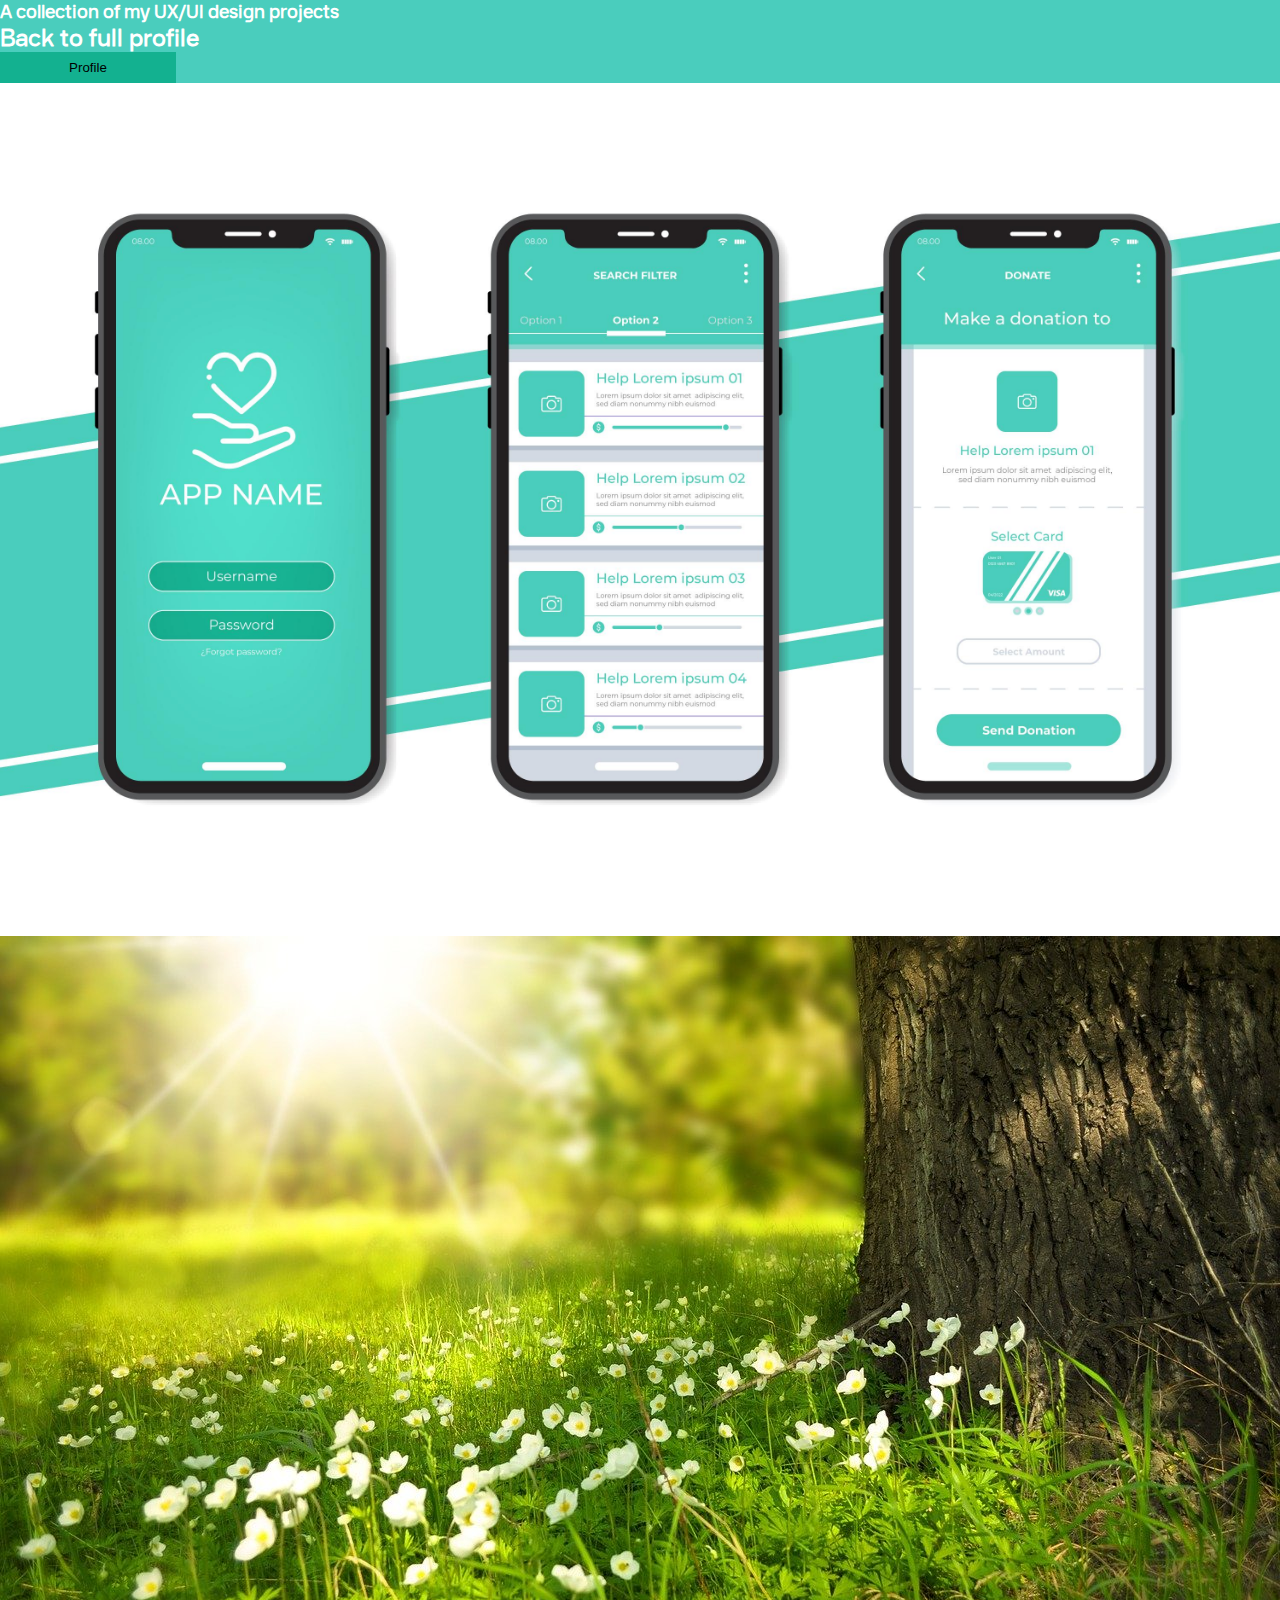
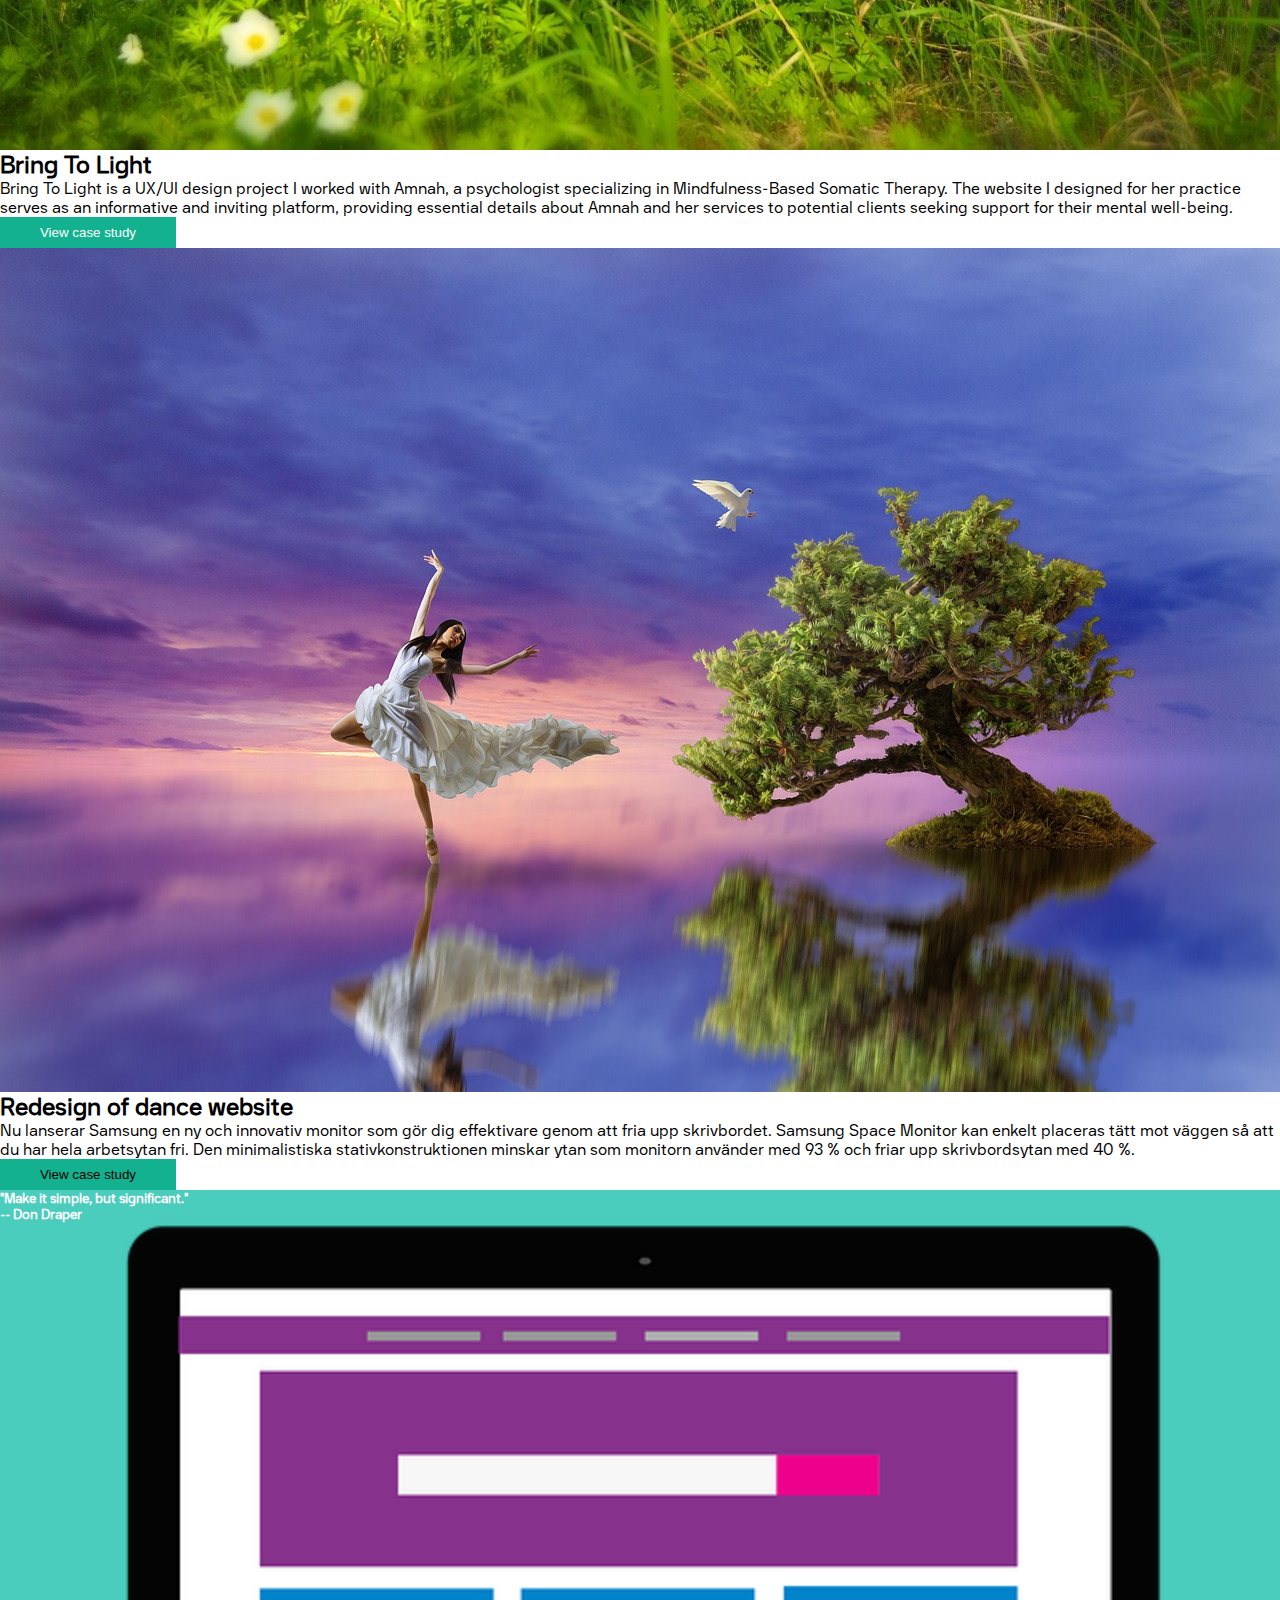
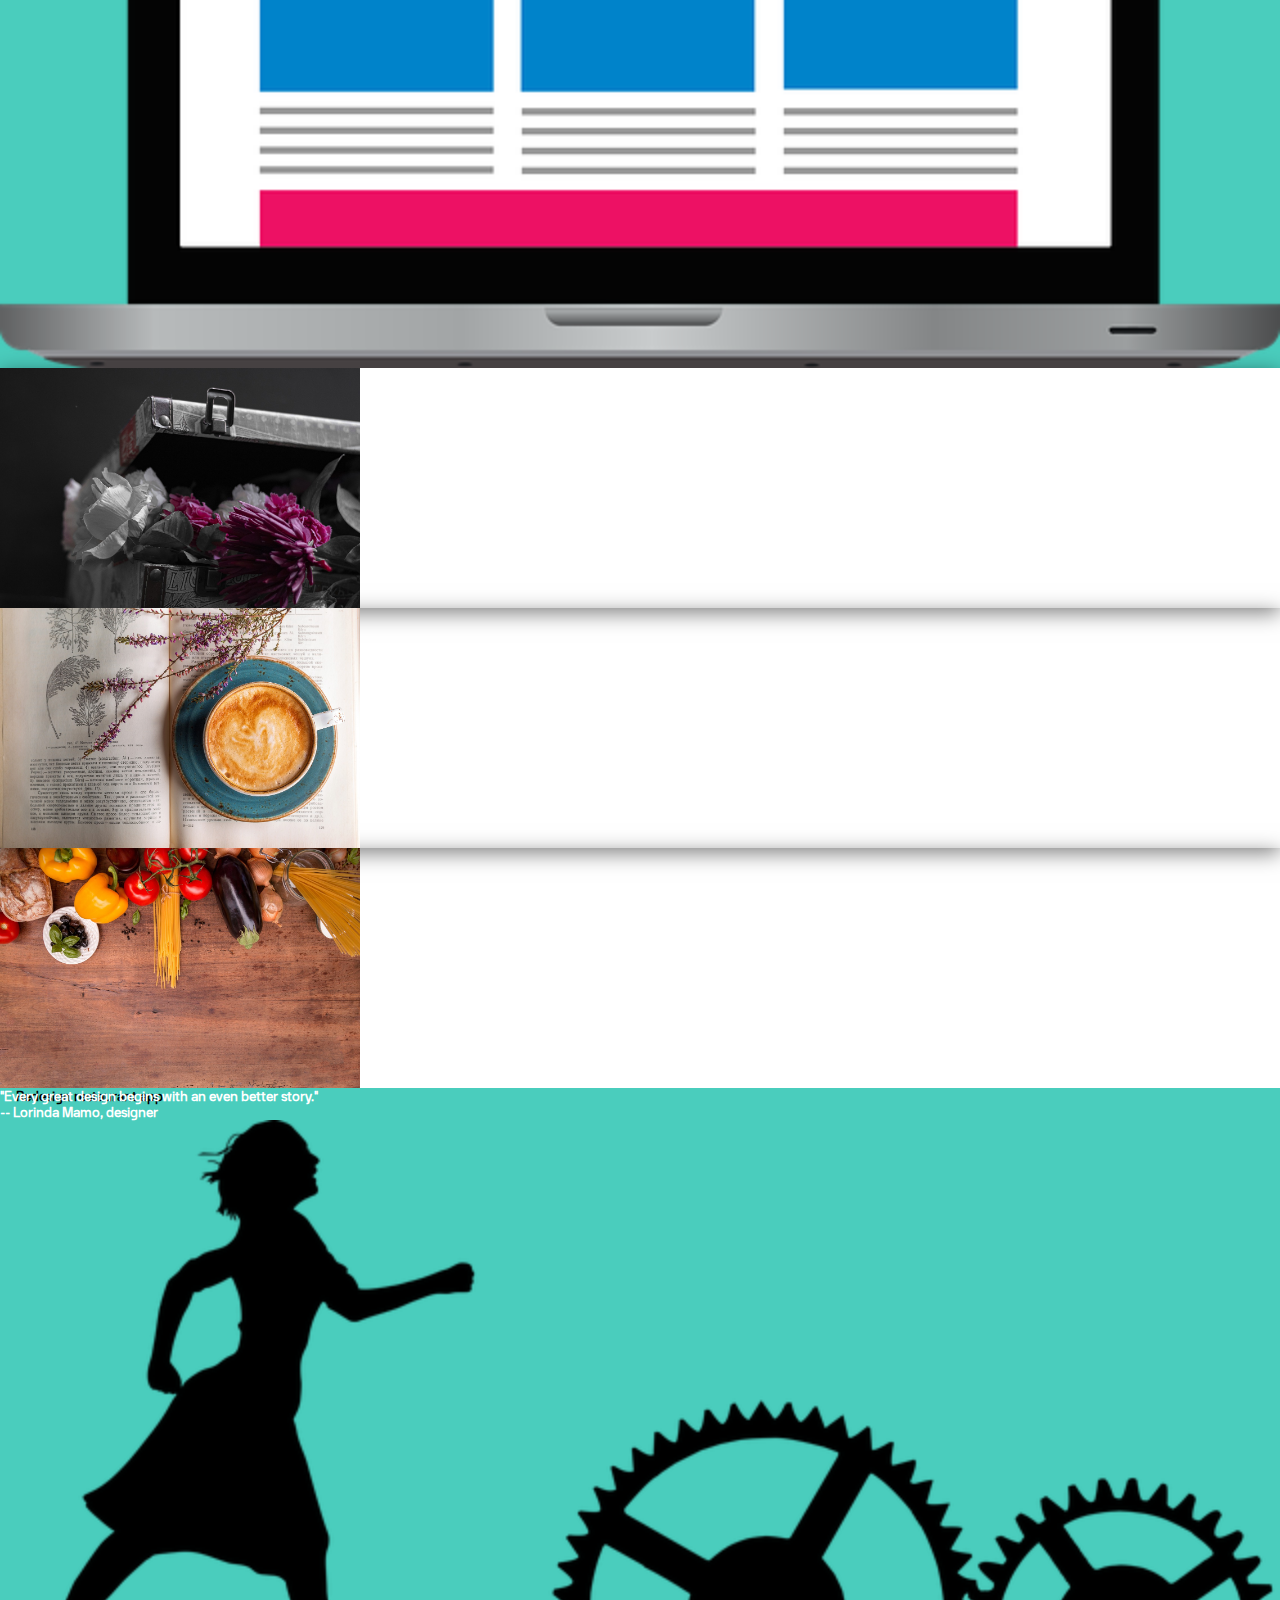
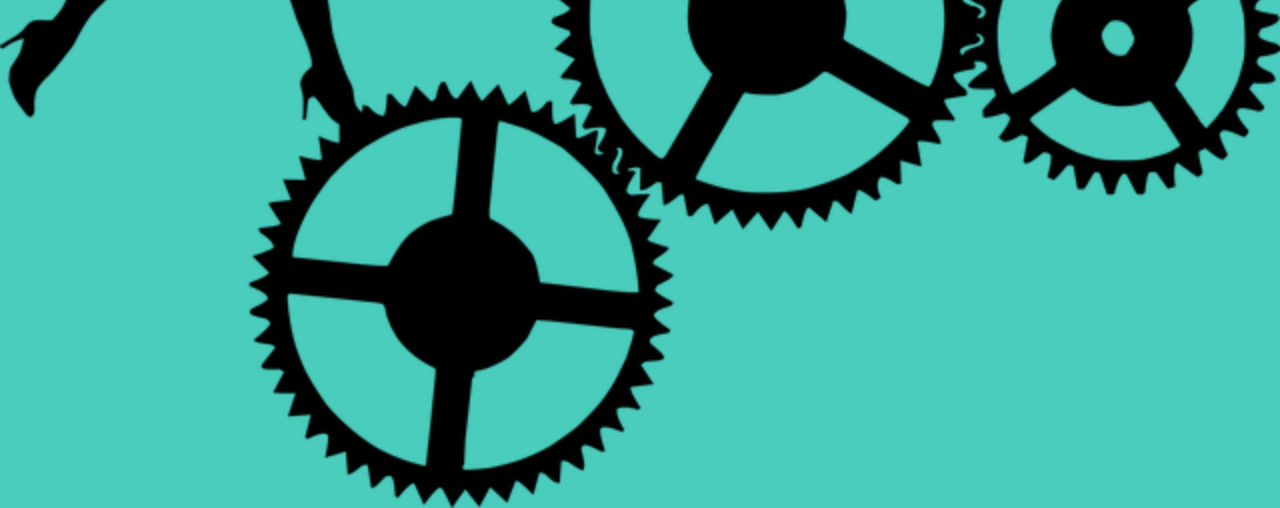
==== index.html @ be61ee80 "Add target in a element" ====
<html lang="en">
  <head>
    <meta charset="UTF-8" />
    <meta http-equiv="X-UA-Compatible" content="IE=edge" />
    <meta name="viewport" content="width=device-width, initial-scale=1.0" />
    <!-- Bootstrap 5 -->
    <link
      href="https://cdn.jsdelivr.net/npm/bootstrap@5.0.2/dist/css/bootstrap.min.css"
      rel="stylesheet"
      integrity="sha384-EVSTQN3/azprG1Anm3QDgpJLIm9Nao0Yz1ztcQTwFspd3yD65VohhpuuCOmLASjC"
      crossorigin="anonymous"
    />
    <!-- CSS -->
    <link href="style.css" rel="stylesheet" />
    <title>UX/UI Design Projects</title>
  </head>
  <body>
    <!-- Banner -->
    <div class="banner">
      <div class="row g-0 m-0 d-flex banner-position">
        <div class="col-md-1 separator-left"></div>

        <div class="col-md-6 position-relative my-4 banner-narrow">
          <h3>A collection of my UX/UI design projects</h3>
          <div
            class="text-end position-absolute bottom-0 end-0 banner-bottom-text"
          >
            <h2>Back to full profile</h2>
            <button type="button" class="btn btn-primary btn-brown active">
              Profile
            </button>
          </div>
        </div>

        <div class="col-md-1 separator-right"></div>

        <div class="col-md-4">
          <img
            style="width: 100%"
            src="./assets/images/mobile_design.jpg"
            alt="Mobile design"
          />
          <div class="p-3 banner-wide">
            <p>A collection of my UX/UI design projects</p>

            <div class="text-end">
              <h2>Case studies</h2>
              <button type="button" class="btn btn-primary btn-brown active">
                Profile
              </button>
            </div>
          </div>
        </div>
      </div>
    </div>

    <!-- Launch info section -->
    <div class="container launch">
      <div class="row my-5">
        <div class="col-md-6">
          <img
            style="width: 100%"
            src="./assets/images/tree.jpg"
            alt="Tree and flowers"
          />
        </div>
        <div class="col-md-6 align-self-center mt-2">
          <h2>Bring To Light</h2>
          <p>
            Bring To Light is a UX/UI design project I worked with Amnah, a
            psychologist specializing in Mindfulness-Based Somatic Therapy. The
            website I designed for her practice serves as an informative and
            inviting platform, providing essential details about Amnah and her
            services to potential clients seeking support for their mental
            well-being.
          </p>
          <button type="button" class="btn btn-primary btn-brown active">
            <a href="bringToLight.html" target="_blank">View case study</a>
          </button>
        </div>
      </div>

      <div class="row my-5">
        <div class="col-md-6">
          <img style="width: 100%" src="./assets/images/dancer.jpg" alt="" />
        </div>
        <div class="col-md-6 align-self-center mt-2">
          <h2>Redesign of dance website</h2>
          <p>
            Nu lanserar Samsung en ny och innovativ monitor som gör dig
            effektivare genom att fria upp skrivbordet. Samsung Space Monitor
            kan enkelt placeras tätt mot väggen så att du har hela arbetsytan
            fri. Den minimalistiska stativkonstruktionen minskar ytan som
            monitorn använder med 93 % och friar upp skrivbordsytan med 40 %.
          </p>
          <button type="button" class="btn btn-primary btn-brown active">
            View case study
          </button>
        </div>
      </div>
    </div>

    <!--Divider-->
    <div class="container p-3 mb-5 align-items-center divider">
      <div class="row justify-content-center">
        <div class="col-md-6 d-flex">
          <h5 class="align-self-center">
            "Make it simple, but significant." <br />-- Don Draper
          </h5>
        </div>
        <div class="col-md-4">
          <img
            style="width: 100%"
            src="./assets/images/mobile-device.png"
            alt="Mobile design"
          />
        </div>
      </div>
    </div>

    <!--Card Section-->
    <div class="container">
      <div class="row p-5">
        <div class="col-md-4">
          <div class="card mb-5" style="width: 100%">
            <img
              src="./assets/images/blackWhite.jpg"
              class="card-img-top"
              alt="Black and white photo of chest box"
            />
            <h5 class="card-title mt-4 p1">Create your own album</h5>
            <div class="card-body">
              <p class="card-text">
                Samsung Space Monitors stativ är försett med bordsfäste (klämma)
                för snabb och enkel montering. Stativet kan justeras upp till 90
                mm och gör att Space Monitor kan fästas vid bord av olika
                tjocklekar.
              </p>
            </div>
          </div>
        </div>
        <div class="col-md-4">
          <div class="card mb-5 card-small" style="width: 100%">
            <img
              src="./assets/images/coffee.jpg"
              class="card-img-top"
              alt="Coffee mug"
            />
            <h5 class="card-title mt-4">Coffee Shop website</h5>
            <div class="card-body">
              <p class="card-text">
                Space Monitor kan enkelt placeras tätt mot väggen och ökar
                arbetsytans storlek dramatiskt. Space Monitor är designad och
                konstruerad som en snygg möbel med noggrant utvalda material och
                fina detaljer. Oavsett var du väljer att placera Space Monitor
                har den alltid rätt utseende. Space Monitor är optimerad för att
                överträffa behoven hos de som vill ha elegant, modern och ren
                arbetsplats.
              </p>
            </div>
          </div>
        </div>
        <div class="col-md-4">
          <div class="card mb-5" style="width: 100%">
            <img
              src="./assets/images/restaurant.jpg"
              class="card-img-top"
              alt="Vegetables"
            />
            <h5 class="card-title mt-4">Redesign restaurant app</h5>
            <div class="card-body">
              <p class="card-text">Coming soon!</p>
            </div>
          </div>
        </div>
      </div>
    </div>

    <!--YouTube video-->
    <!-- <div
      class="container mb-5 d-flex justify-content-center embed-responsive embed-responsive-21by9 video"
    >
      <iframe
        class="embed-responsive-item"
        src=" https://www.youtube.com/embed/X9YPRSyEX3Y"
        allowfullscreen
        style="width: 90%; height: 25rem"
      ></iframe>
    </div> -->
    <!--Divider-->
    <div class="container p-3 mb-5 align-items-center divider">
      <div class="row justify-content-center">
        <div class="col-md-6 d-flex">
          <h5 class="align-self-center">
            "Every great design begins with an even better story." <br />--
            Lorinda Mamo, designer
          </h5>
        </div>
        <div class="col-md-4">
          <img
            style="width: 100%"
            src="./assets/images/success.png"
            alt="Samsung space monitor on desk front-view"
          />
        </div>
      </div>
    </div>
    <!-- Bootstrap JavaScript -->
    <script
      src="https://cdn.jsdelivr.net/npm/bootstrap@5.0.2/dist/js/bootstrap.bundle.min.js"
      integrity="sha384-MrcW6ZMFYlzcLA8Nl+NtUVF0sA7MsXsP1UyJoMp4YLEuNSfAP+JcXn/tWtIaxVXM"
      crossorigin="anonymous"
    ></script>
  </body>
</html>
---- style.css ----
* {
  padding: 0;
  margin: 0;
  box-sizing: border-box;
}

@font-face {
  font-family: "DustinSans-Regular";
  src: url("./webfonts/woff/DustinSans-Regular.woff") format("woff"),
    url("./webfonts/woff2/DustinSans-Regular.woff2") format("woff2");
}

body {
  font-family: "DustinSans-Regular", sans-serif;
}

/* Banner */
.banner {
  background-color: #4acdbd;
  color: #fff;
}

.separator-right {
  clip-path: polygon(0 0, 100% 0, 100% 100%);
  background-color: #fff;
}
.separator-left {
  clip-path: polygon(100% 100%, 0 100%, 0 0);
  background-color: #fff;
}

.btn-brown {
  background-color: #13b190;
  border: none;
  width: 11rem;
  padding: 0.5rem;
  align-self: flex-end;
}

.btn-brown:hover {
  opacity: 0.9;
  background-color: #e49a7f;
}

.btn-brown.active {
  background-color: #13b190 !important;
}

.btn.active a {
  color: #fff !important;
  text-decoration: none;
}

.banner-wide {
  display: none;
}

/* Divider **/
.divider {
  background-color: #4acdbd;
  color: #fff;
}

/* Cards section - Animation **/
.card {
  height: 15rem;
  transition: 0.5s;
  box-shadow: 0px 5px 20px rgba(0, 0, 0, 0.5);
}

.card:hover {
  height: 40rem;
}
.card-small:hover {
  height: 46rem;
}

.card-title {
  margin-left: 1rem;
}

.card-body {
  transition: opacity 0.5s;
  opacity: 0;
  pointer-events: none;
}

.card:hover .card-body {
  opacity: 1;
}

.card-img-top {
  height: 15rem;
  object-fit: cover;
}

/* Breakpoints Media queries*/
@media (max-width: 767.98px) {
  .banner-narrow {
    display: none;
  }
  .banner-wide {
    display: block;
  }

  .divider {
    text-align: center;
  }
}
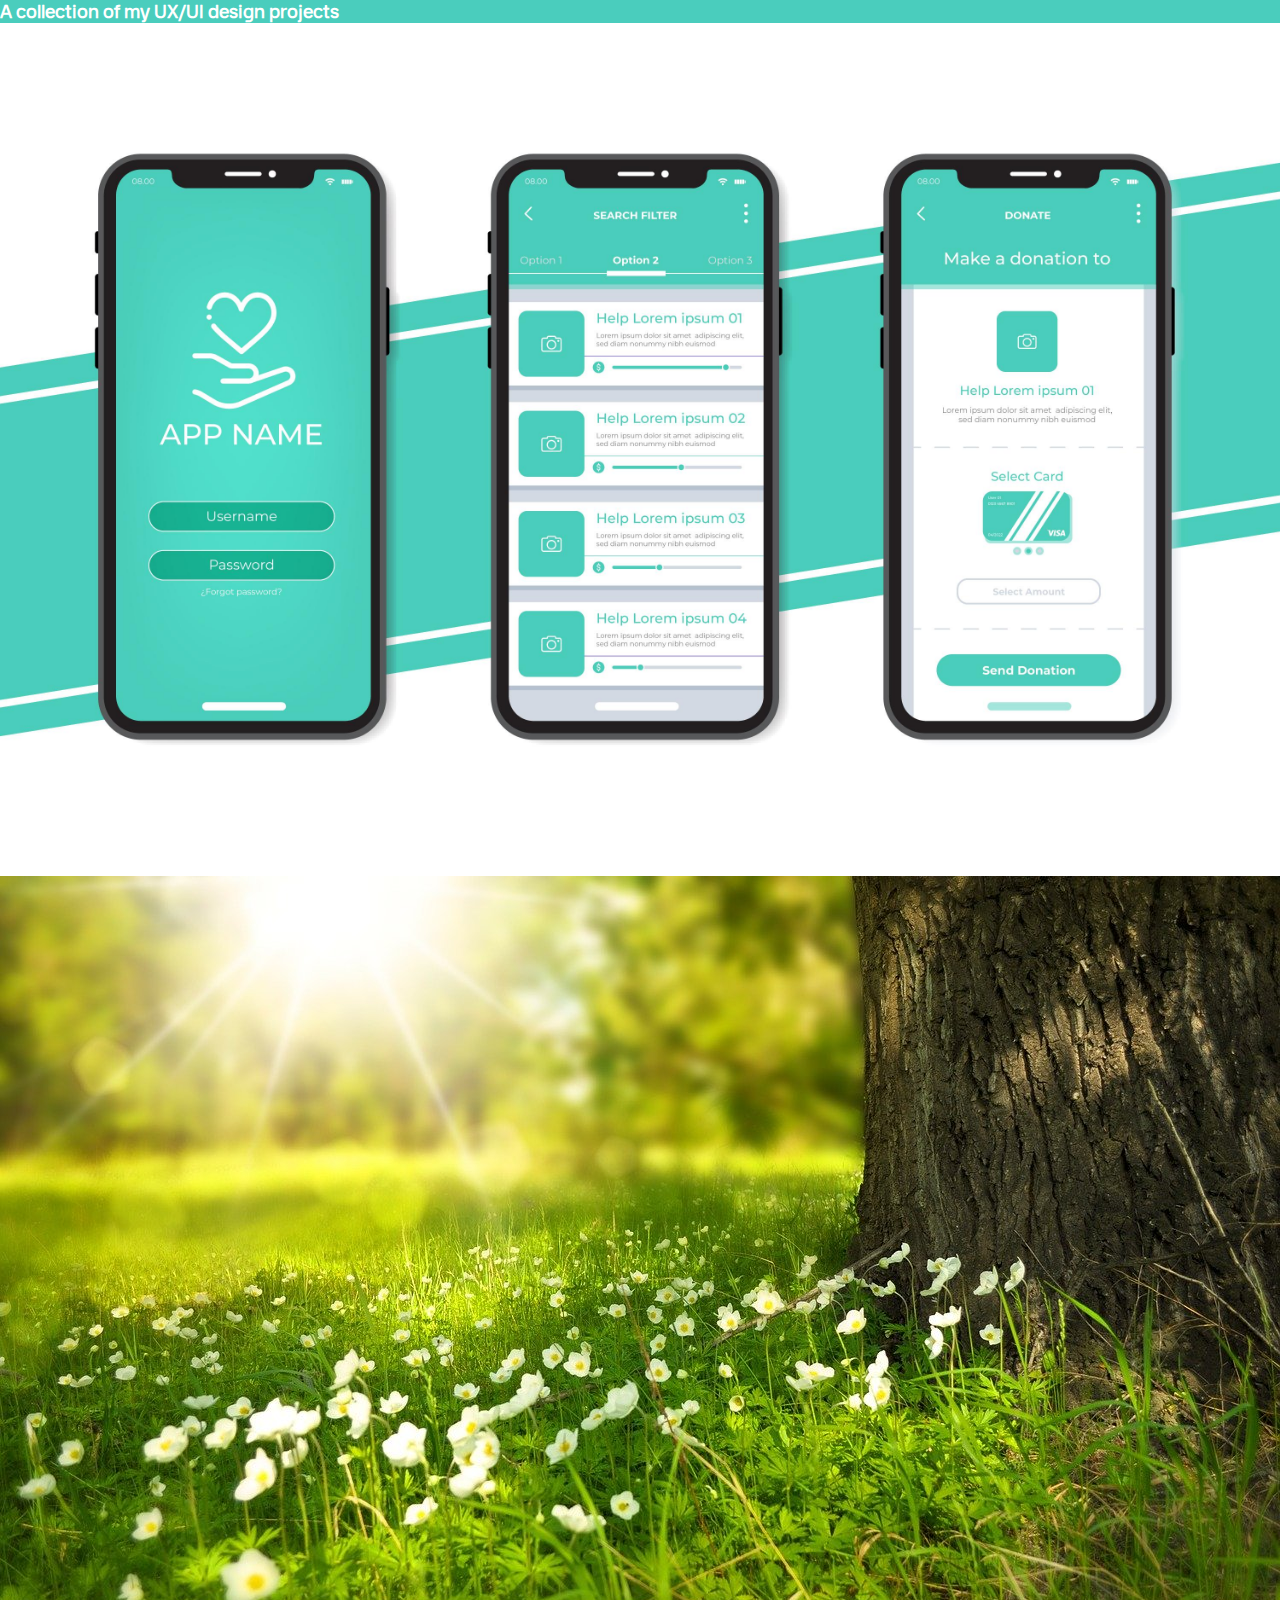
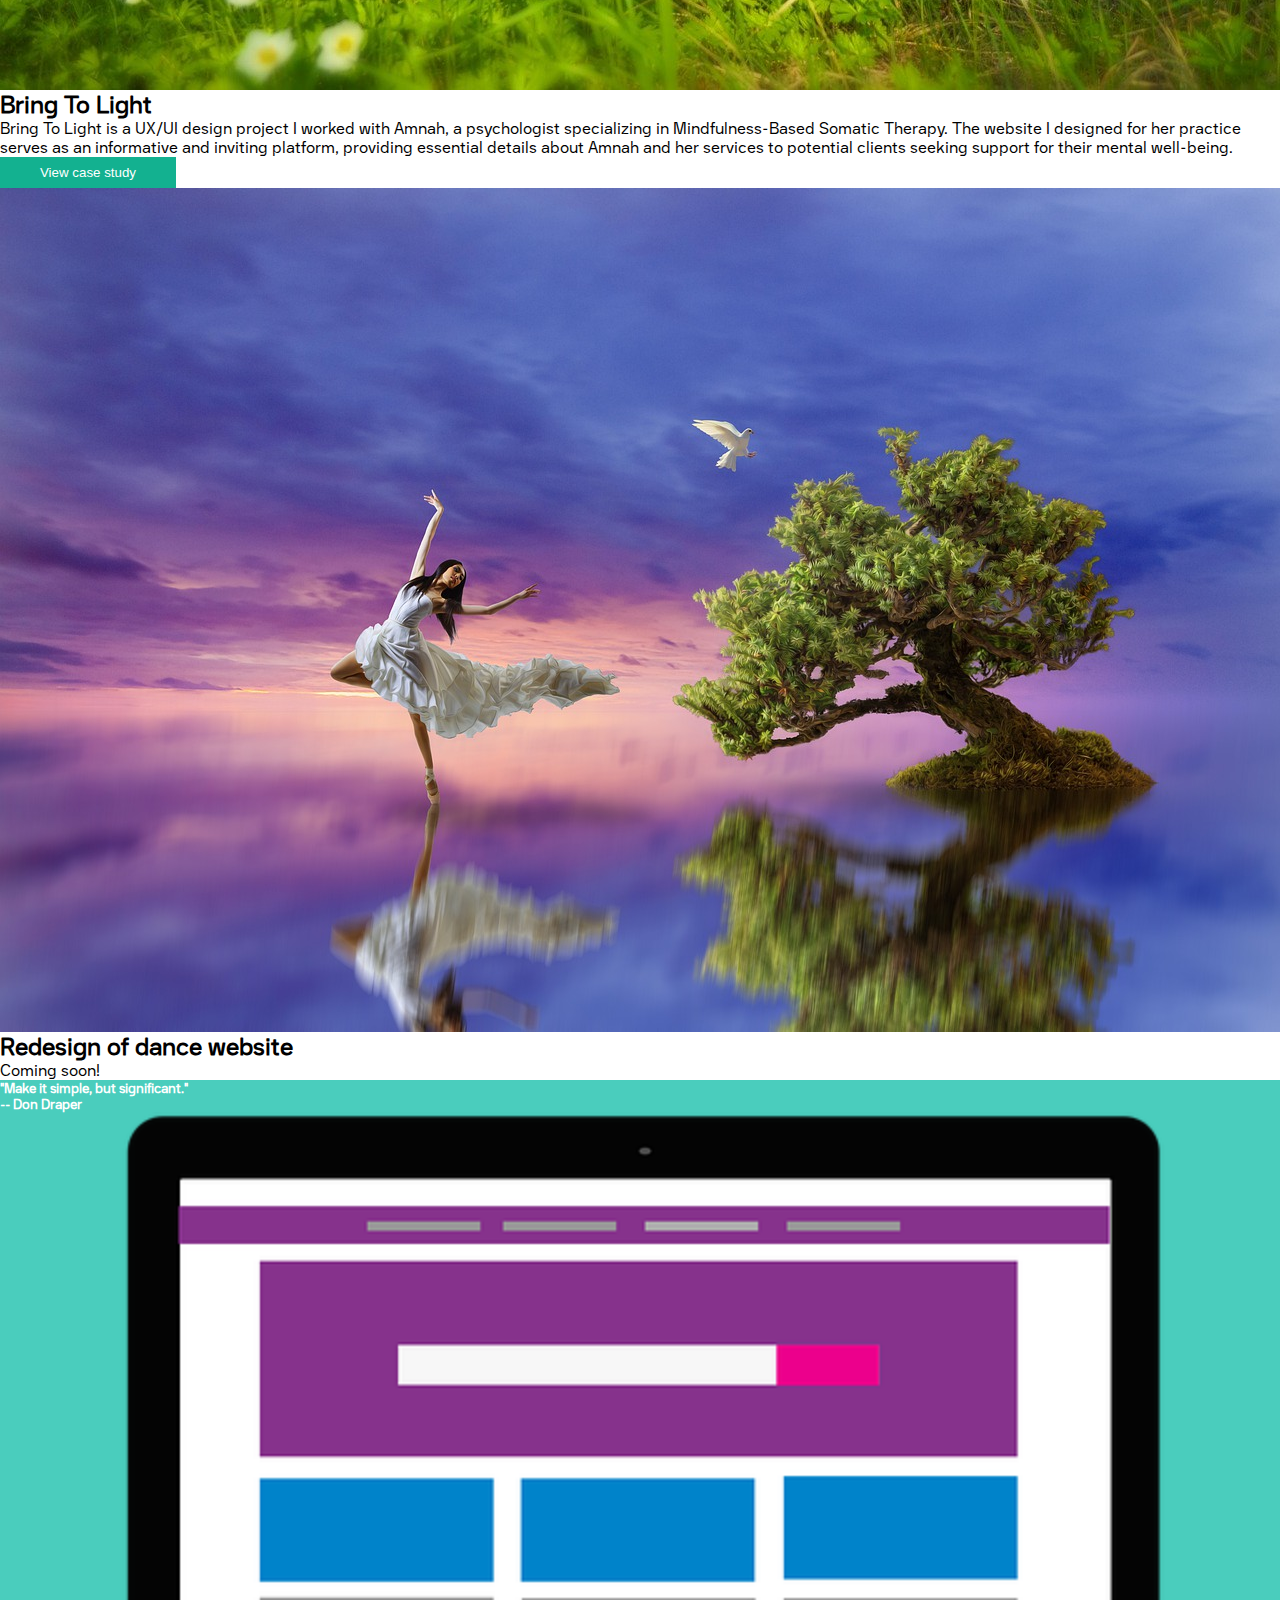
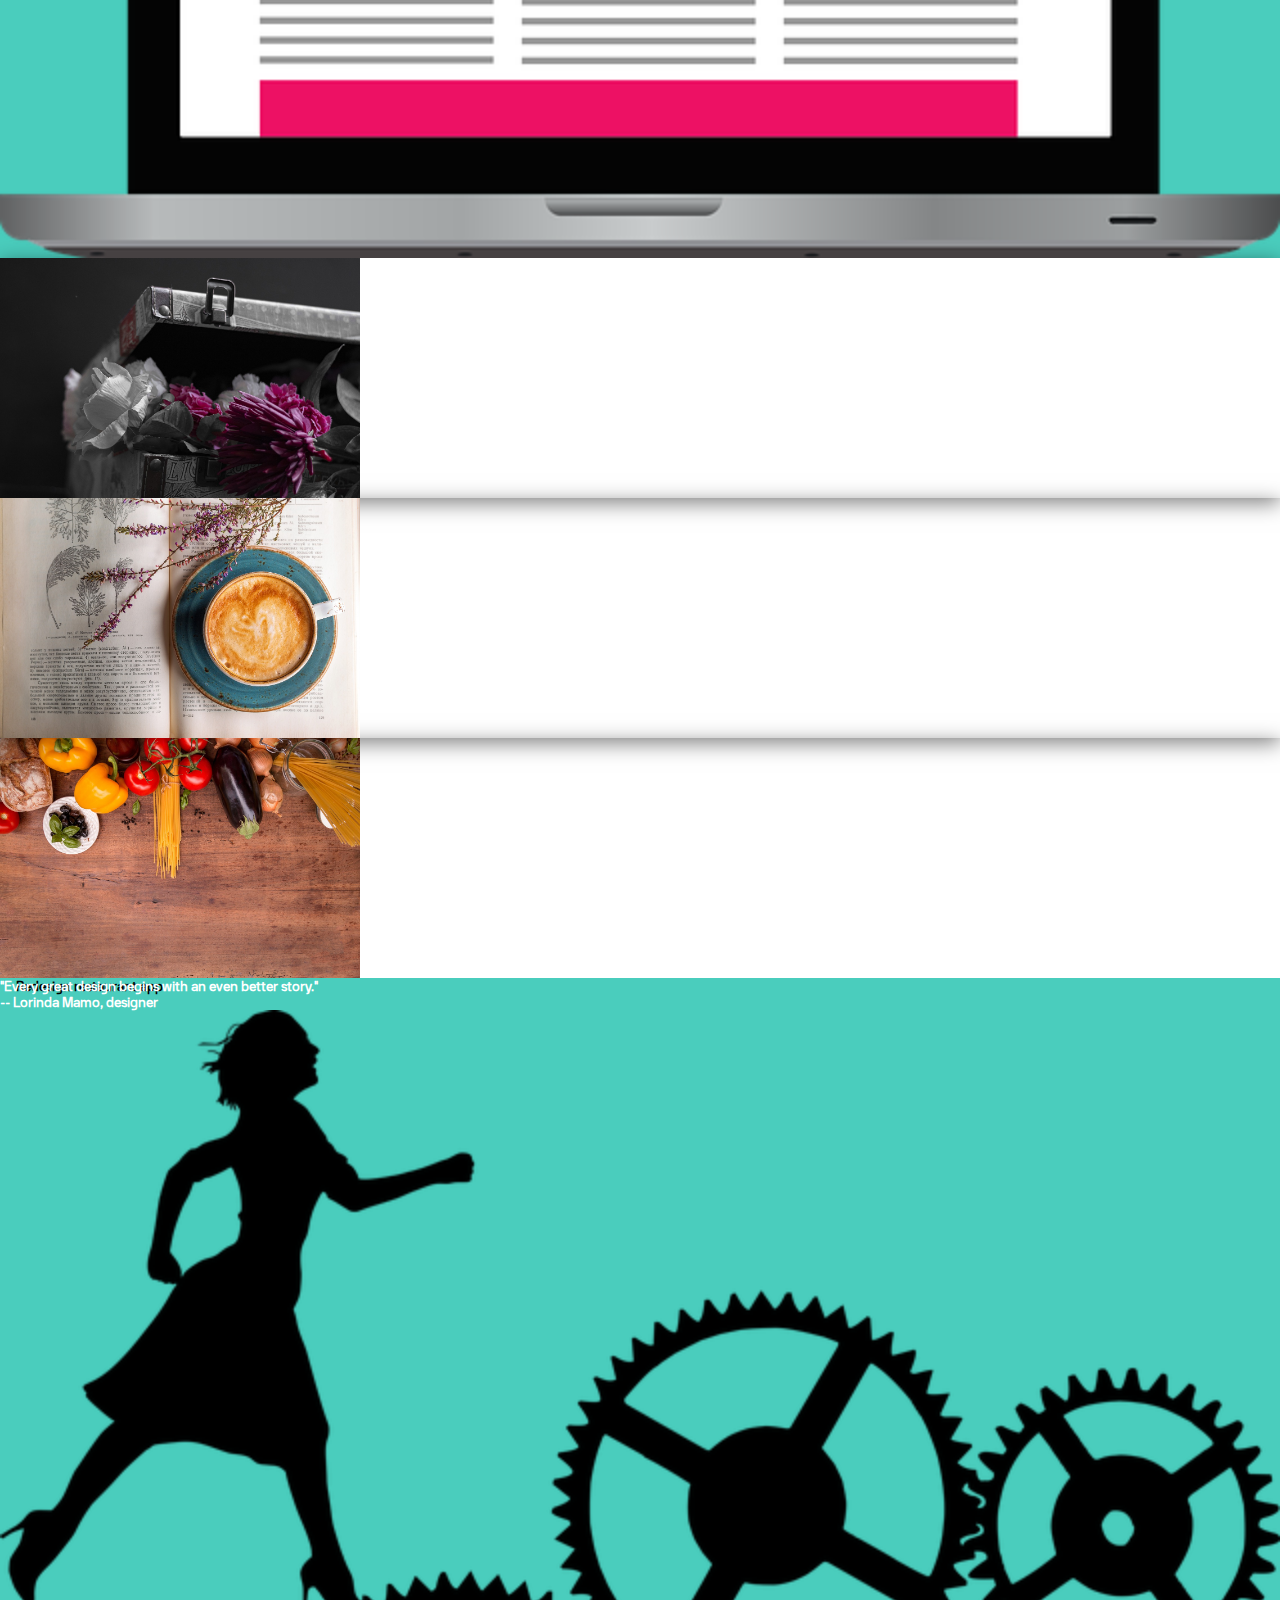
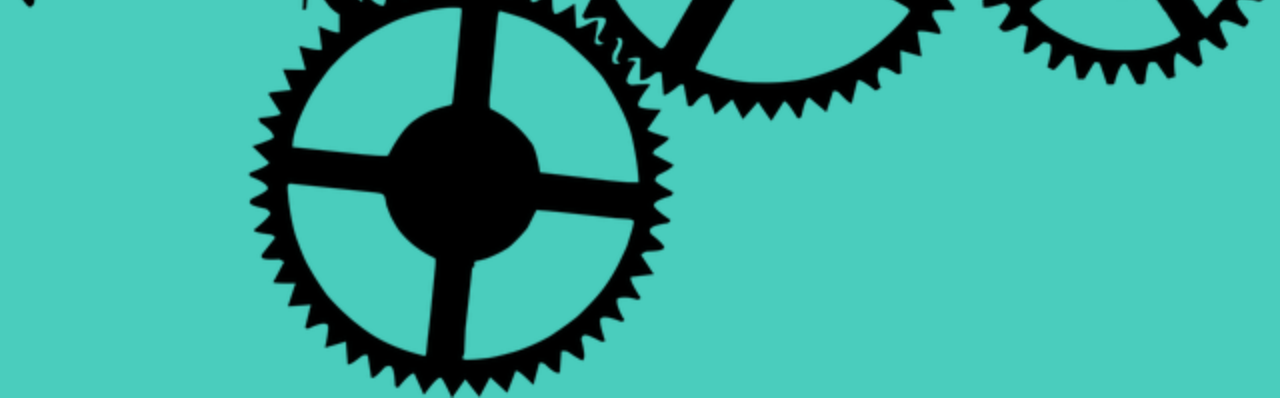
==== commit 30ae447d: "Some touch ups" ====
--- a/index.html
+++ b/index.html
@@ -20,16 +20,10 @@
       <div class="row g-0 m-0 d-flex banner-position">
         <div class="col-md-1 separator-left"></div>
 
-        <div class="col-md-6 position-relative my-4 banner-narrow">
+        <div
+          class="col-md-6 position-relative my-4 banner-narrow d-flex align-self-center"
+        >
           <h3>A collection of my UX/UI design projects</h3>
-          <div
-            class="text-end position-absolute bottom-0 end-0 banner-bottom-text"
-          >
-            <h2>Back to full profile</h2>
-            <button type="button" class="btn btn-primary btn-brown active">
-              Profile
-            </button>
-          </div>
         </div>
 
         <div class="col-md-1 separator-right"></div>
@@ -42,13 +36,6 @@
           />
           <div class="p-3 banner-wide">
             <p>A collection of my UX/UI design projects</p>
-
-            <div class="text-end">
-              <h2>Case studies</h2>
-              <button type="button" class="btn btn-primary btn-brown active">
-                Profile
-              </button>
-            </div>
           </div>
         </div>
       </div>
@@ -86,16 +73,7 @@
         </div>
         <div class="col-md-6 align-self-center mt-2">
           <h2>Redesign of dance website</h2>
-          <p>
-            Nu lanserar Samsung en ny och innovativ monitor som gör dig
-            effektivare genom att fria upp skrivbordet. Samsung Space Monitor
-            kan enkelt placeras tätt mot väggen så att du har hela arbetsytan
-            fri. Den minimalistiska stativkonstruktionen minskar ytan som
-            monitorn använder med 93 % och friar upp skrivbordsytan med 40 %.
-          </p>
-          <button type="button" class="btn btn-primary btn-brown active">
-            View case study
-          </button>
+          <p>Coming soon!</p>
         </div>
       </div>
     </div>
@@ -130,12 +108,7 @@
             />
             <h5 class="card-title mt-4 p1">Create your own album</h5>
             <div class="card-body">
-              <p class="card-text">
-                Samsung Space Monitors stativ är försett med bordsfäste (klämma)
-                för snabb och enkel montering. Stativet kan justeras upp till 90
-                mm och gör att Space Monitor kan fästas vid bord av olika
-                tjocklekar.
-              </p>
+              <p class="card-text">Coming soon!</p>
             </div>
           </div>
         </div>
@@ -148,15 +121,7 @@
             />
             <h5 class="card-title mt-4">Coffee Shop website</h5>
             <div class="card-body">
-              <p class="card-text">
-                Space Monitor kan enkelt placeras tätt mot väggen och ökar
-                arbetsytans storlek dramatiskt. Space Monitor är designad och
-                konstruerad som en snygg möbel med noggrant utvalda material och
-                fina detaljer. Oavsett var du väljer att placera Space Monitor
-                har den alltid rätt utseende. Space Monitor är optimerad för att
-                överträffa behoven hos de som vill ha elegant, modern och ren
-                arbetsplats.
-              </p>
+              <p class="card-text">Coming soon!</p>
             </div>
           </div>
         </div>
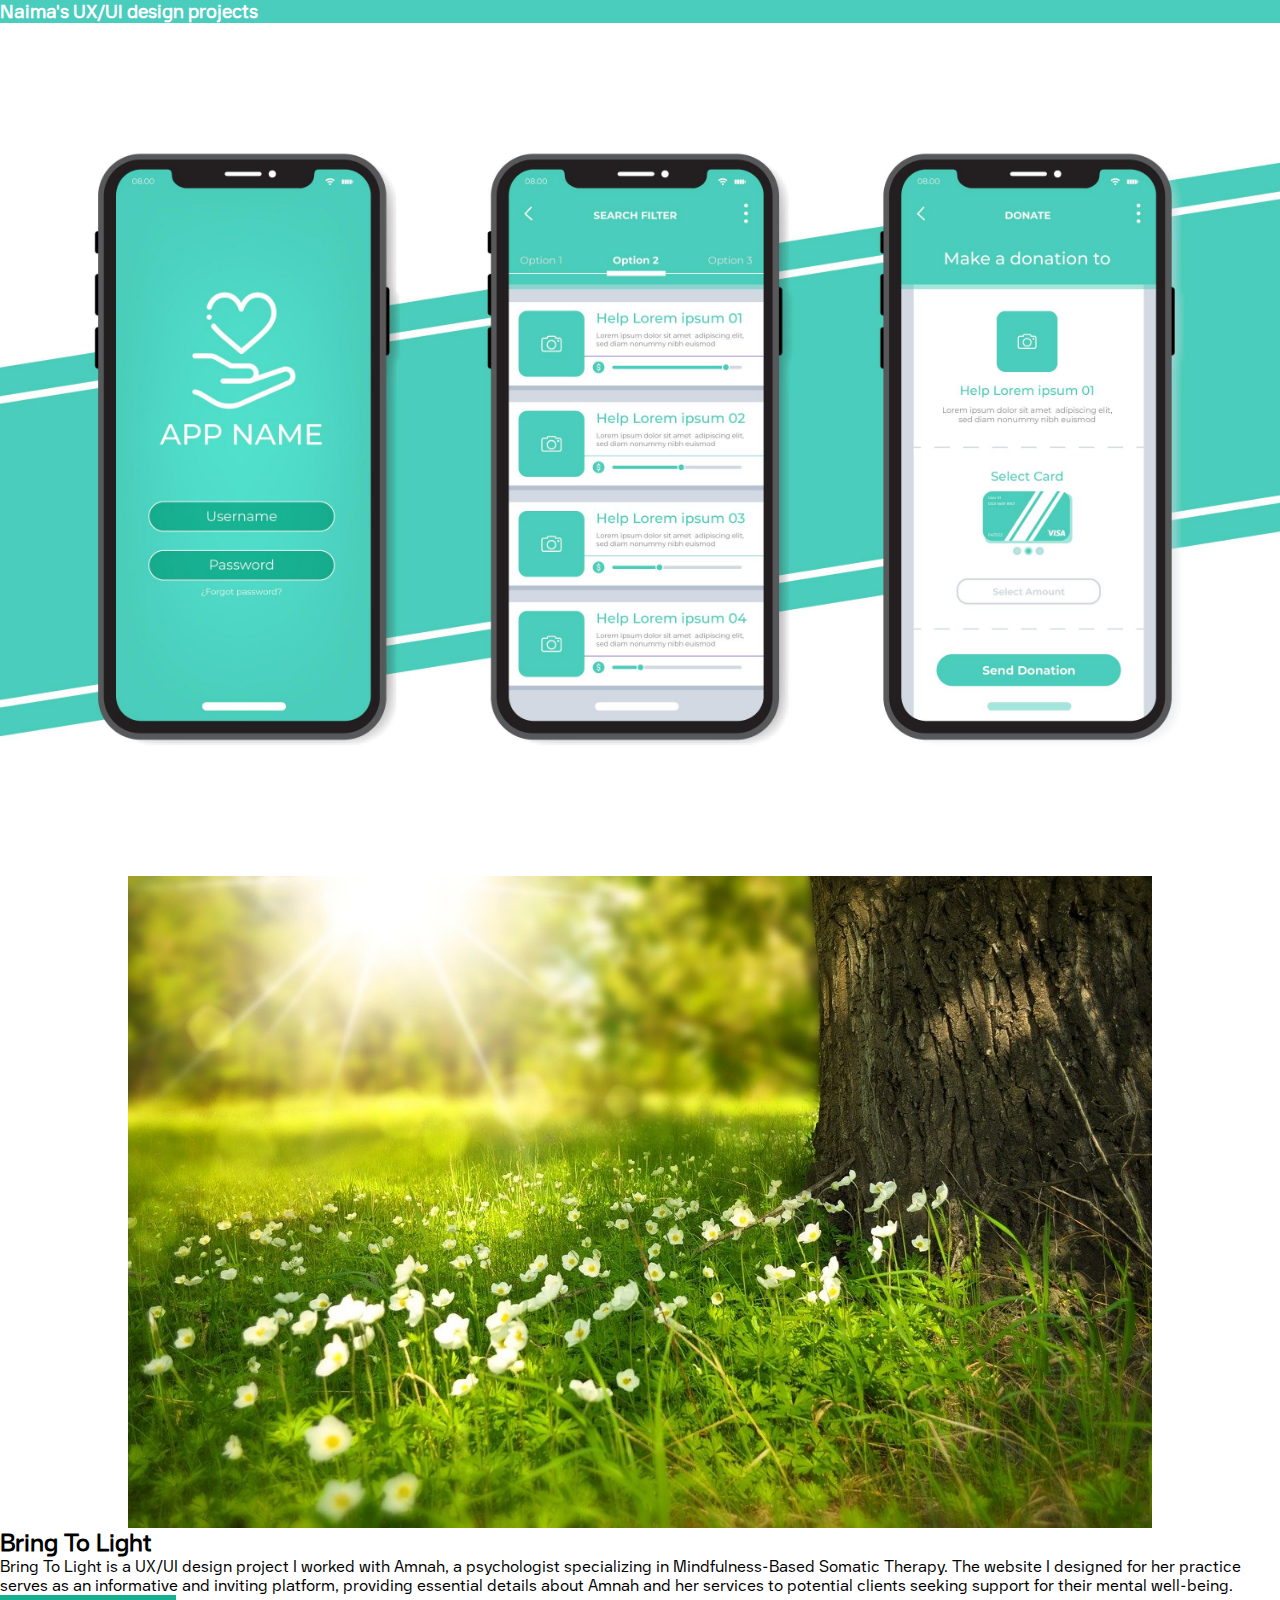
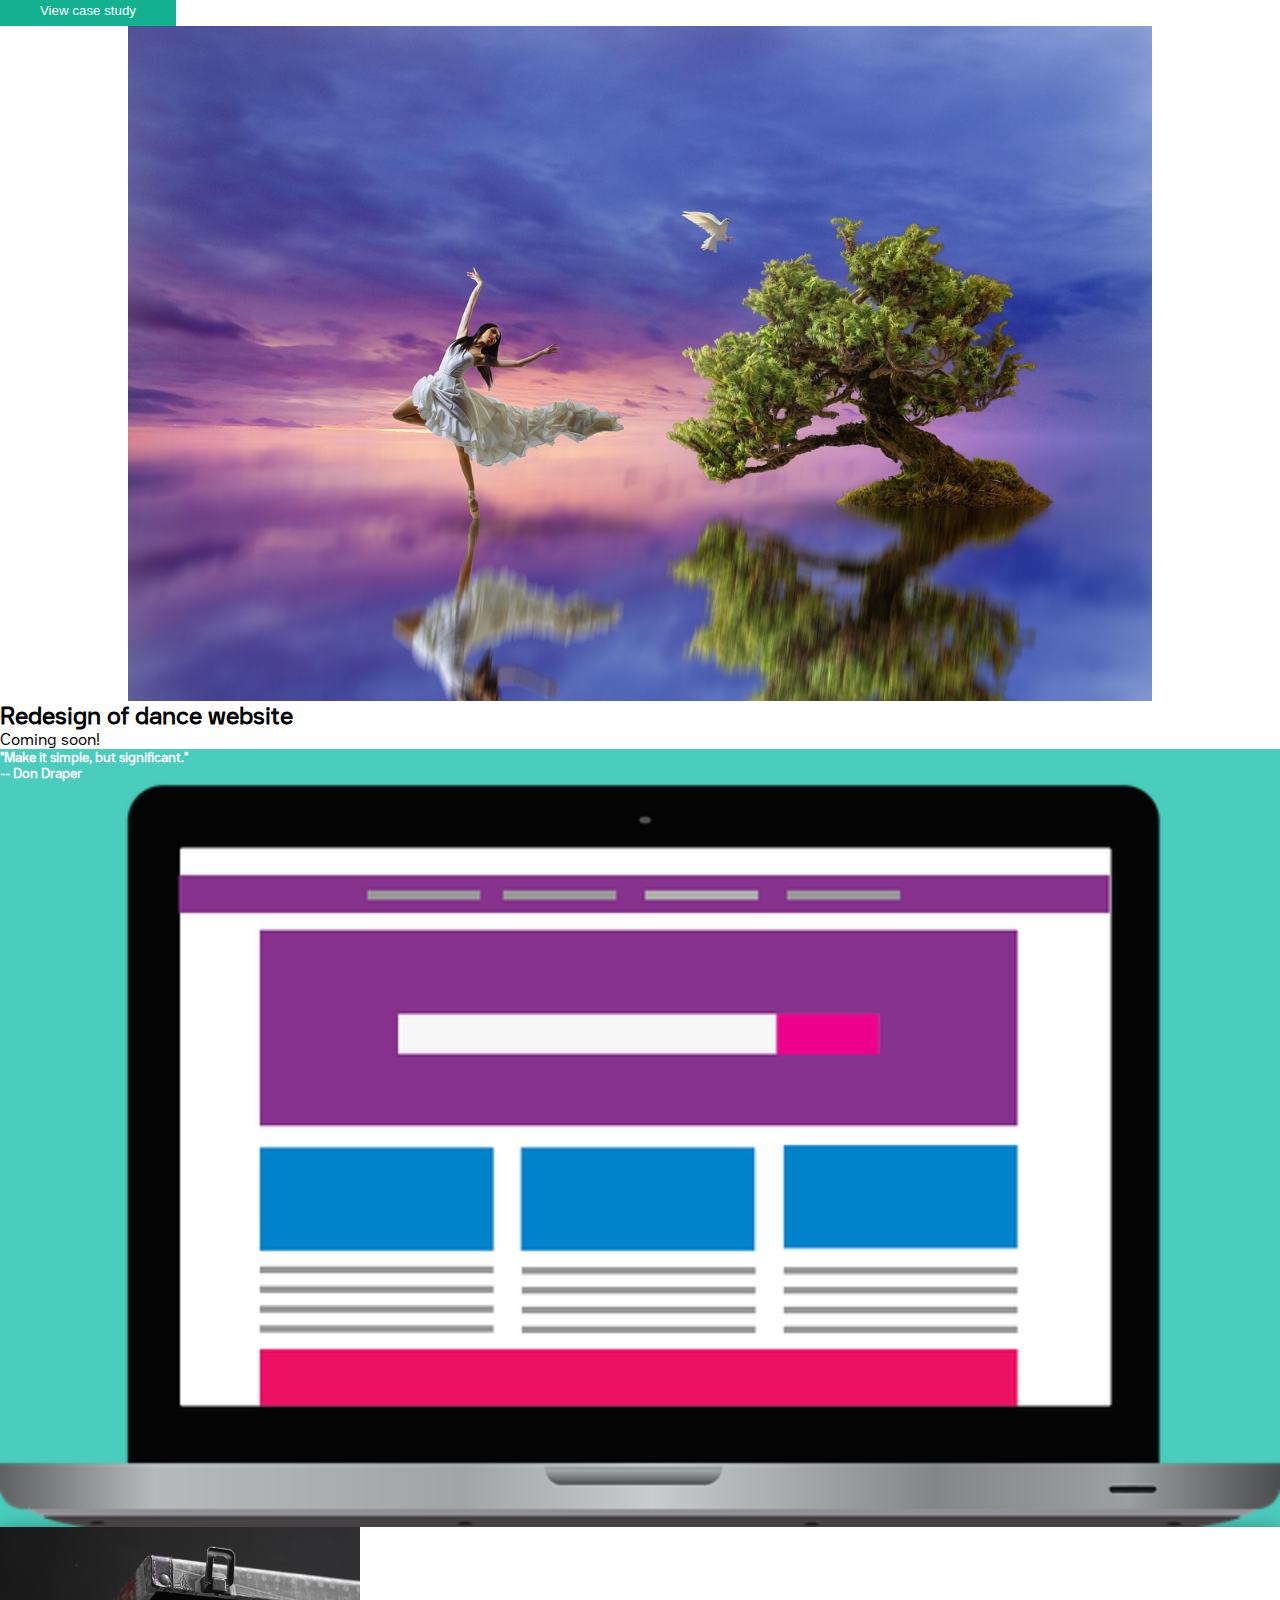
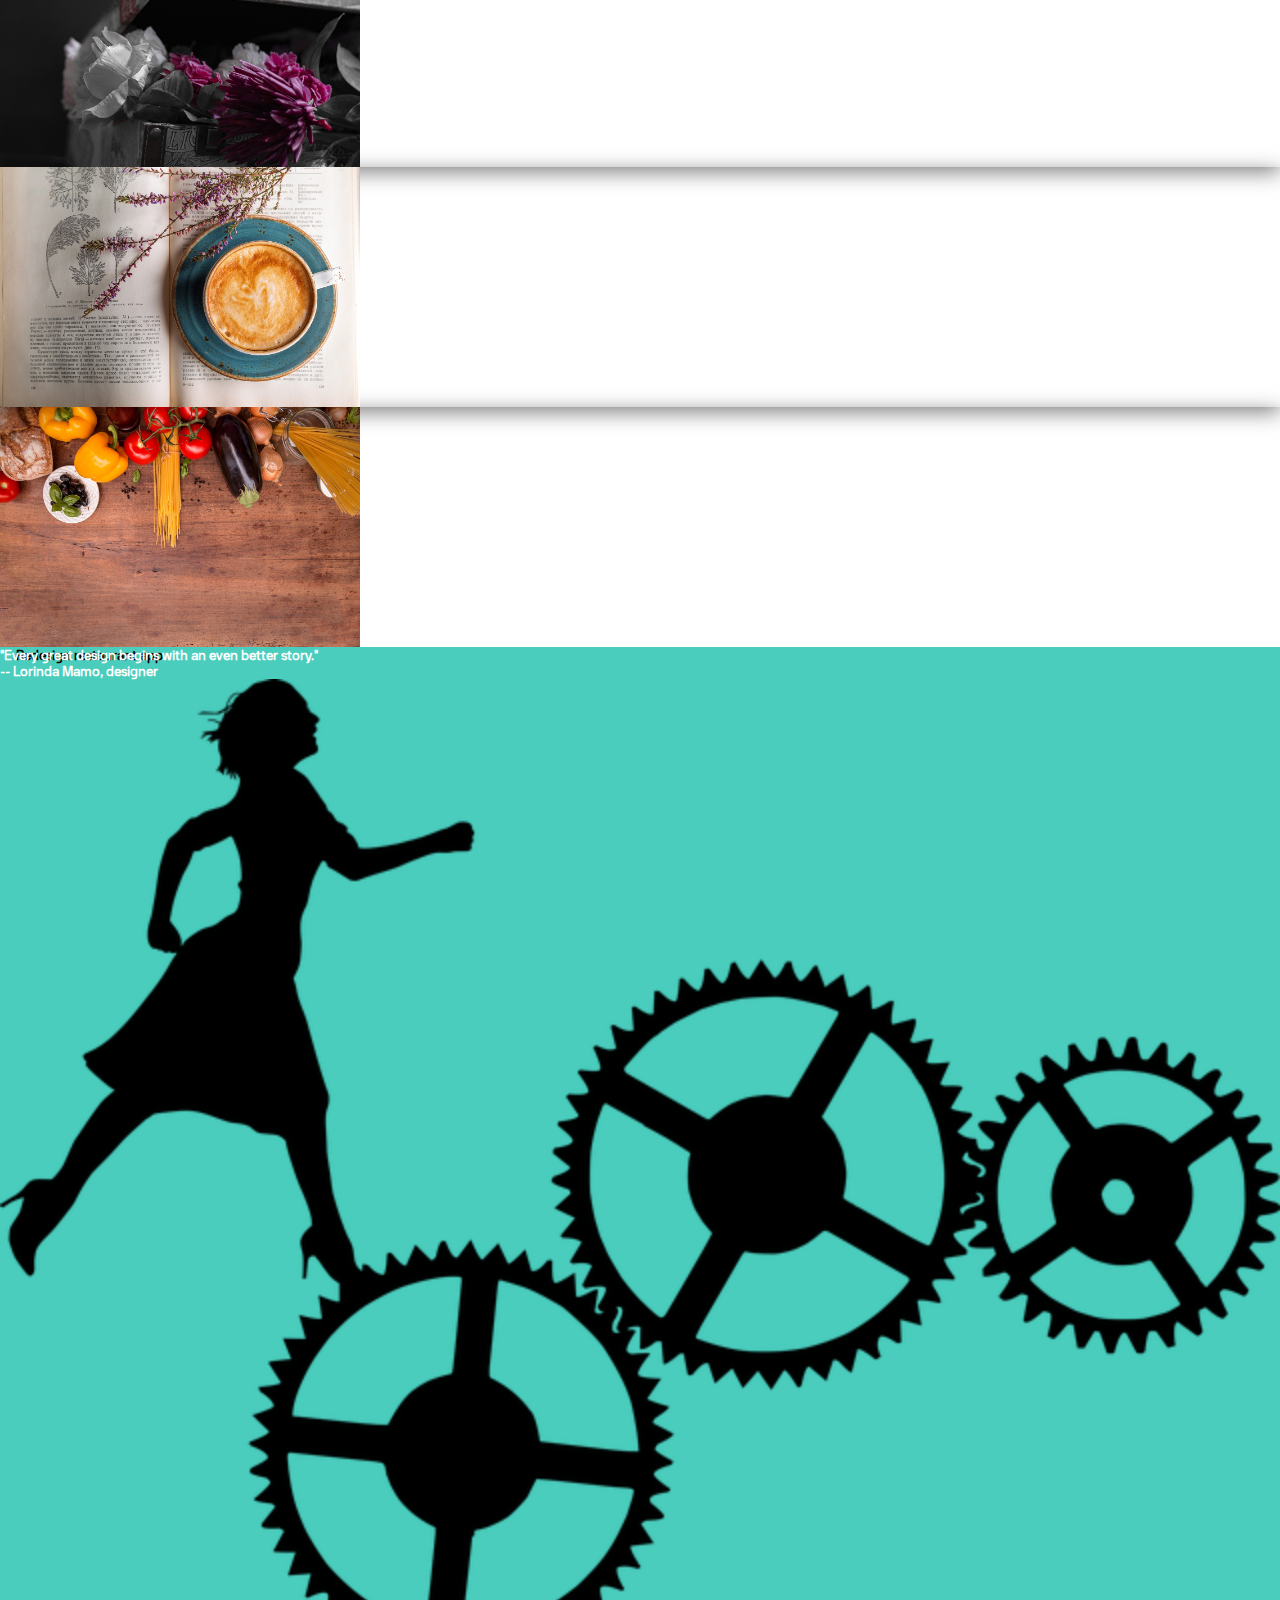
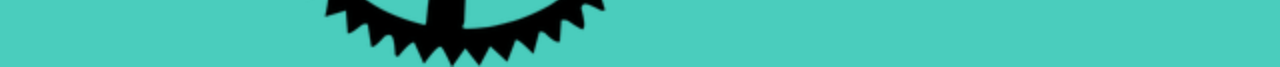
==== commit 662f55a0: "Fix styling for landing page" ====
--- a/index.html
+++ b/index.html
@@ -23,7 +23,7 @@
         <div
           class="col-md-6 position-relative my-4 banner-narrow d-flex align-self-center"
         >
-          <h3>A collection of my UX/UI design projects</h3>
+          <h3>Naima's UX/UI design projects</h3>
         </div>
 
         <div class="col-md-1 separator-right"></div>
@@ -35,7 +35,7 @@
             alt="Mobile design"
           />
           <div class="p-3 banner-wide">
-            <p>A collection of my UX/UI design projects</p>
+            <p>Naima's UX/UI design projects</p>
           </div>
         </div>
       </div>
@@ -44,9 +44,9 @@
     <!-- Launch info section -->
     <div class="container launch">
       <div class="row my-5">
-        <div class="col-md-6">
+        <div class="col-md-6 image-styles">
           <img
-            style="width: 100%"
+            style="width: 80%"
             src="./assets/images/tree.jpg"
             alt="Tree and flowers"
           />
@@ -68,8 +68,12 @@
       </div>
 
       <div class="row my-5">
-        <div class="col-md-6">
-          <img style="width: 100%" src="./assets/images/dancer.jpg" alt="" />
+        <div class="col-md-6 image-styles">
+          <img
+            style="width: 80%"
+            src="./assets/images/dancer.jpg"
+            alt="dancer"
+          />
         </div>
         <div class="col-md-6 align-self-center mt-2">
           <h2>Redesign of dance website</h2>
--- a/style.css
+++ b/style.css
@@ -94,6 +94,12 @@
   object-fit: cover;
 }
 
+.image-styles {
+  display: flex;
+  flex-direction: column;
+  align-items: center;
+}
+
 /* Breakpoints Media queries*/
 @media (max-width: 767.98px) {
   .banner-narrow {
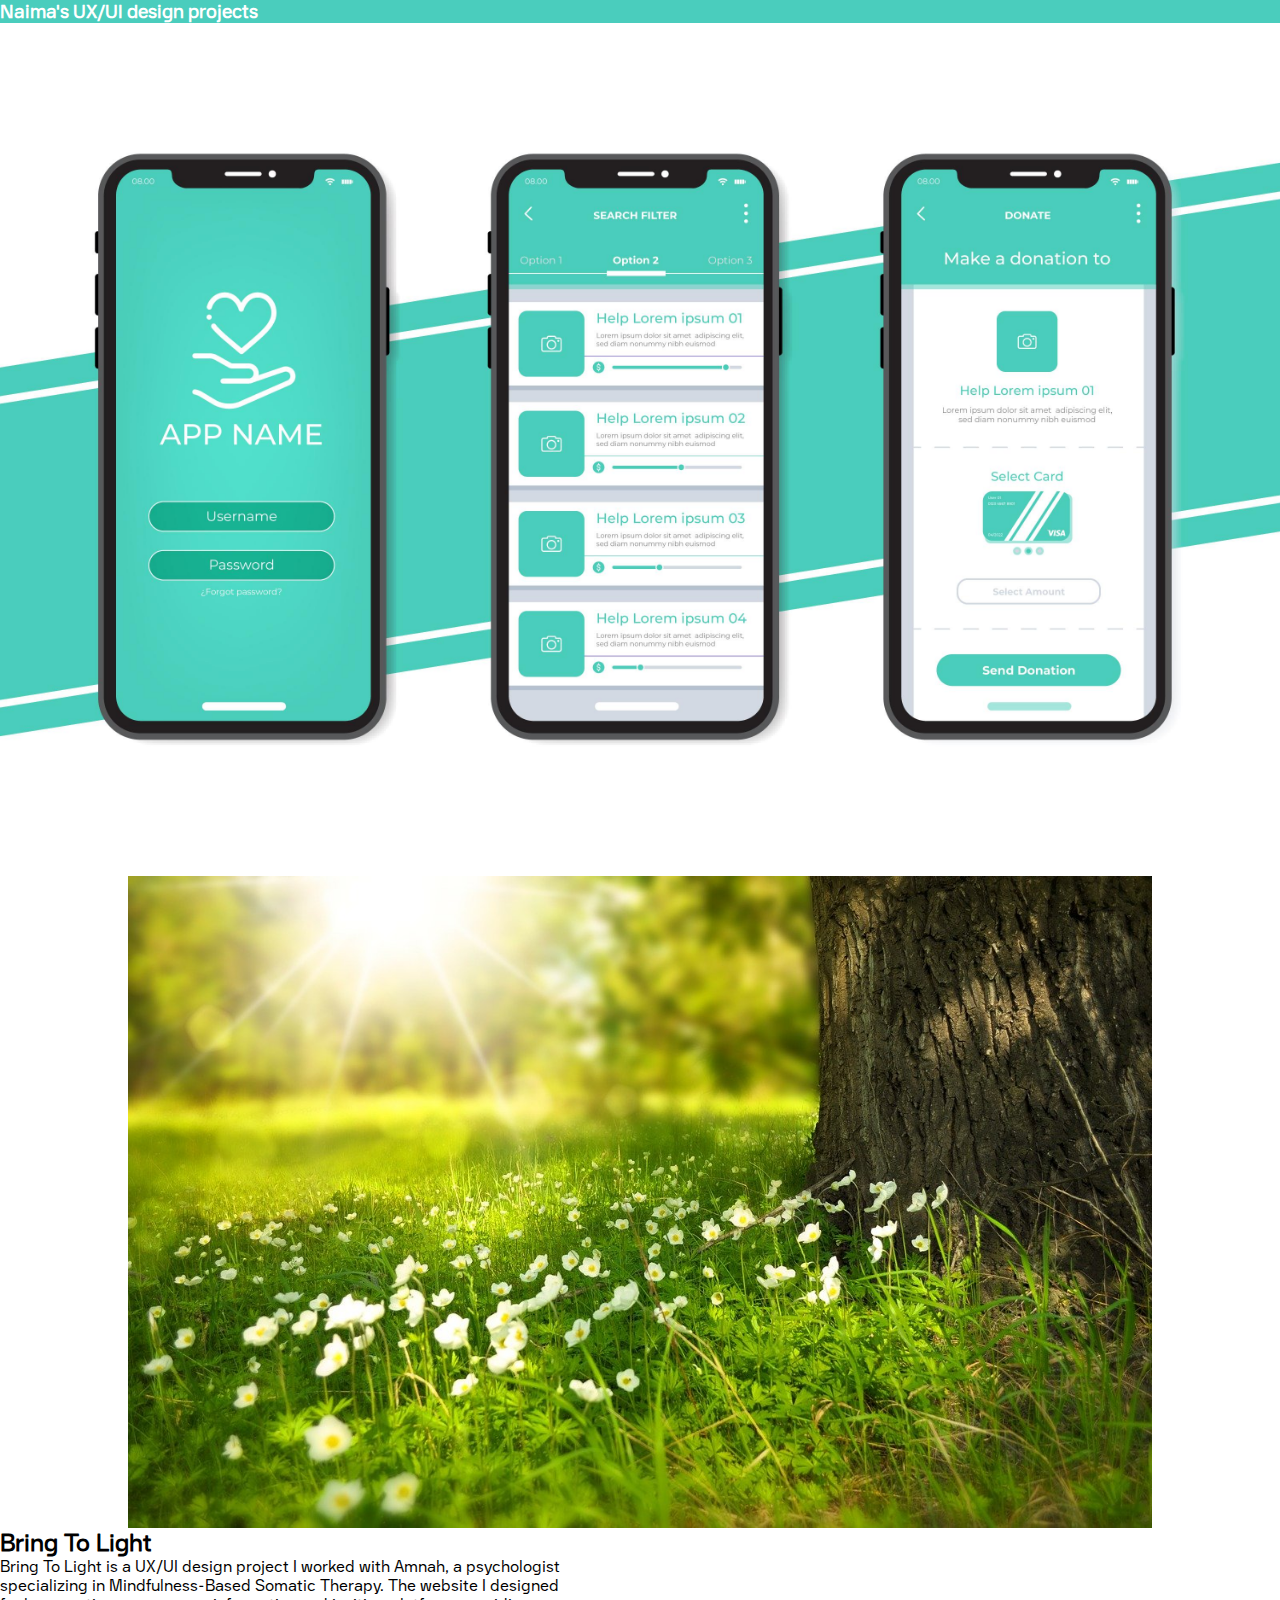
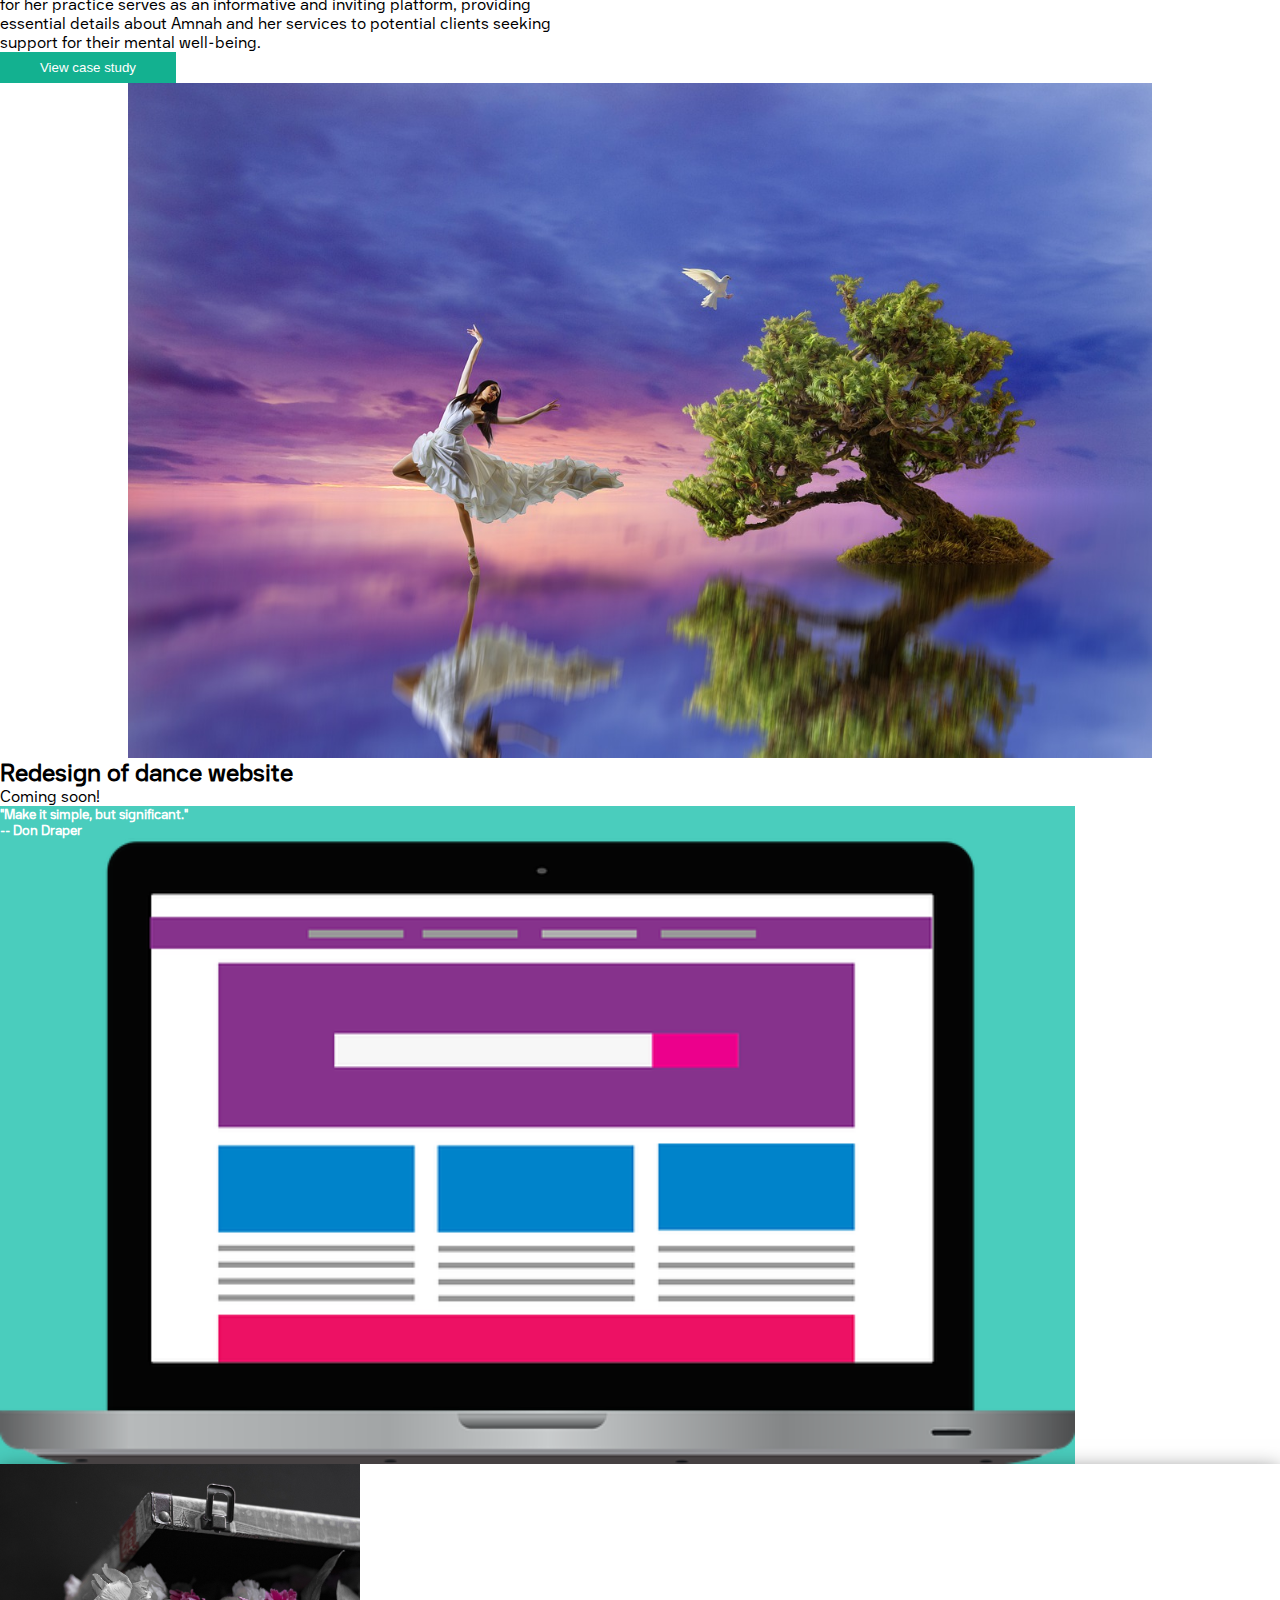
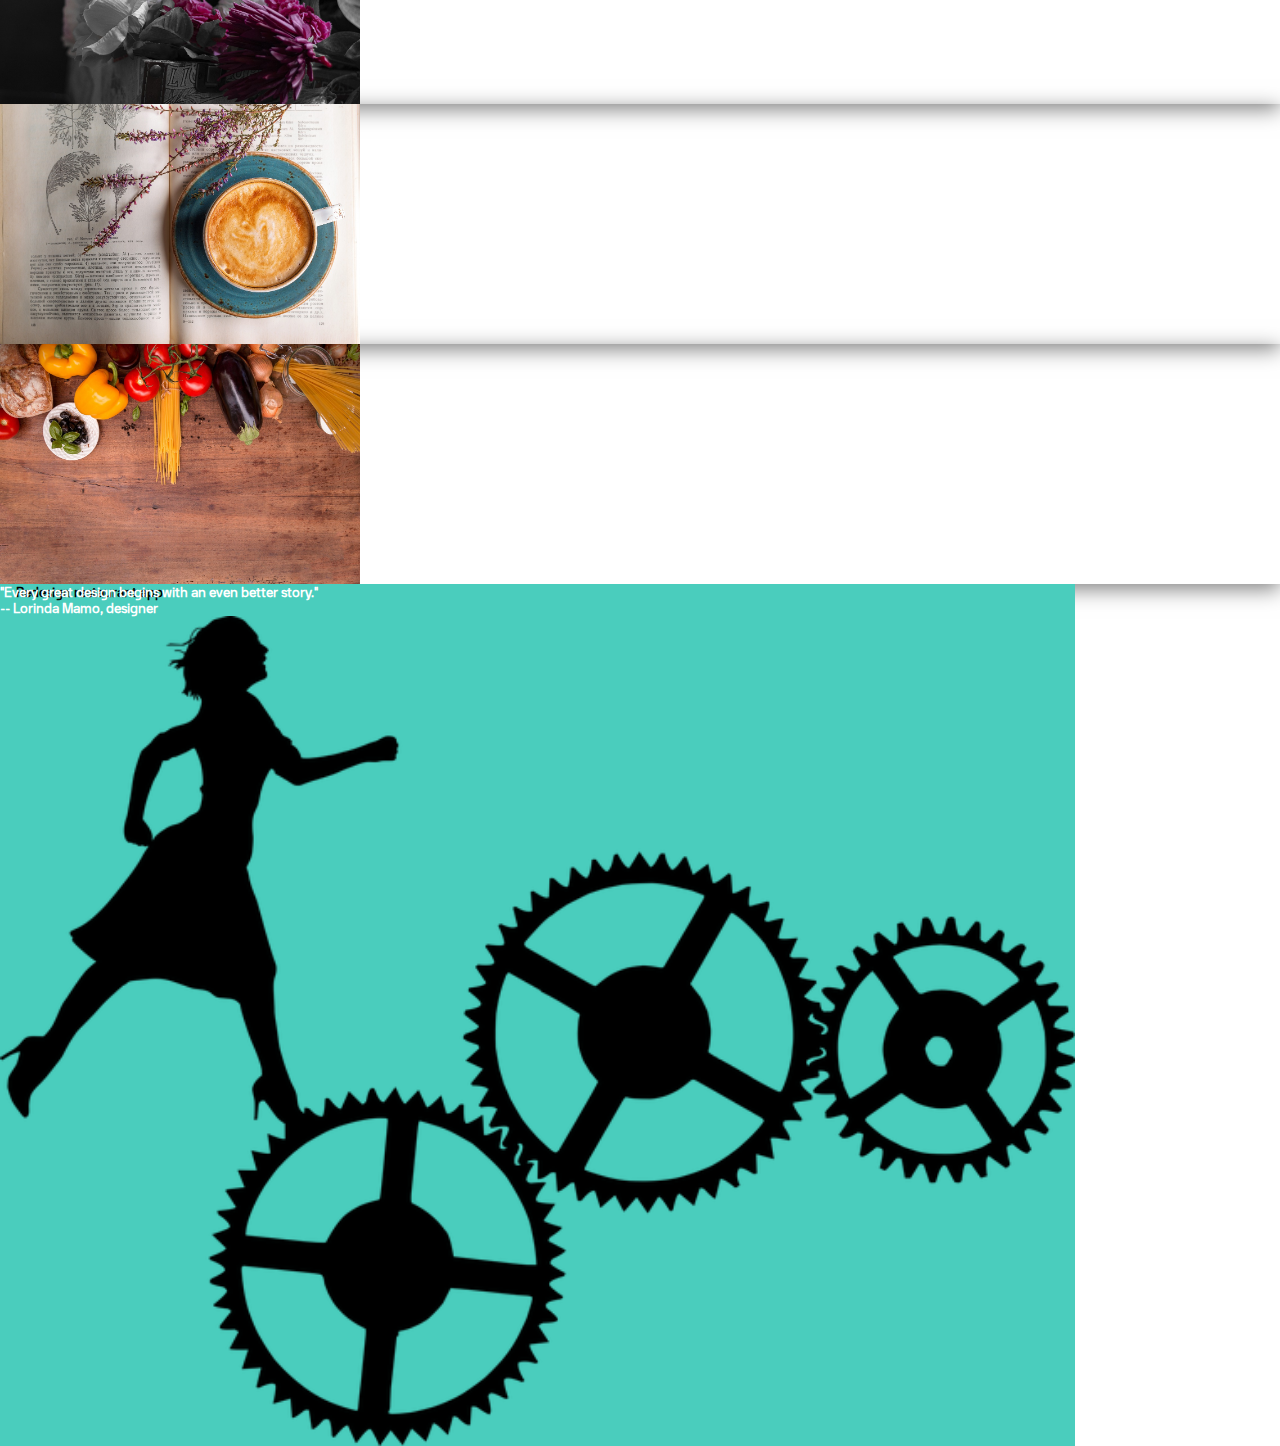
==== commit d65b58ba: "Fix description sections" ====
--- a/index.html
+++ b/index.html
@@ -51,7 +51,7 @@
             alt="Tree and flowers"
           />
         </div>
-        <div class="col-md-6 align-self-center mt-2">
+        <div class="col-md-6 mt-5 mb-4 description">
           <h2>Bring To Light</h2>
           <p>
             Bring To Light is a UX/UI design project I worked with Amnah, a
@@ -75,7 +75,7 @@
             alt="dancer"
           />
         </div>
-        <div class="col-md-6 align-self-center mt-2">
+        <div class="col-md-6 align-self-center mt-2 description">
           <h2>Redesign of dance website</h2>
           <p>Coming soon!</p>
         </div>
--- a/style.css
+++ b/style.css
@@ -55,10 +55,15 @@
   display: none;
 }
 
+.description {
+  width: 45%;
+}
+
 /* Divider **/
 .divider {
   background-color: #4acdbd;
   color: #fff;
+  width: 84%;
 }
 
 /* Cards section - Animation **/
@@ -109,6 +114,11 @@
     display: block;
   }
 
+  .description {
+    width: 80%;
+    margin: auto;
+  }
+
   .divider {
     text-align: center;
   }
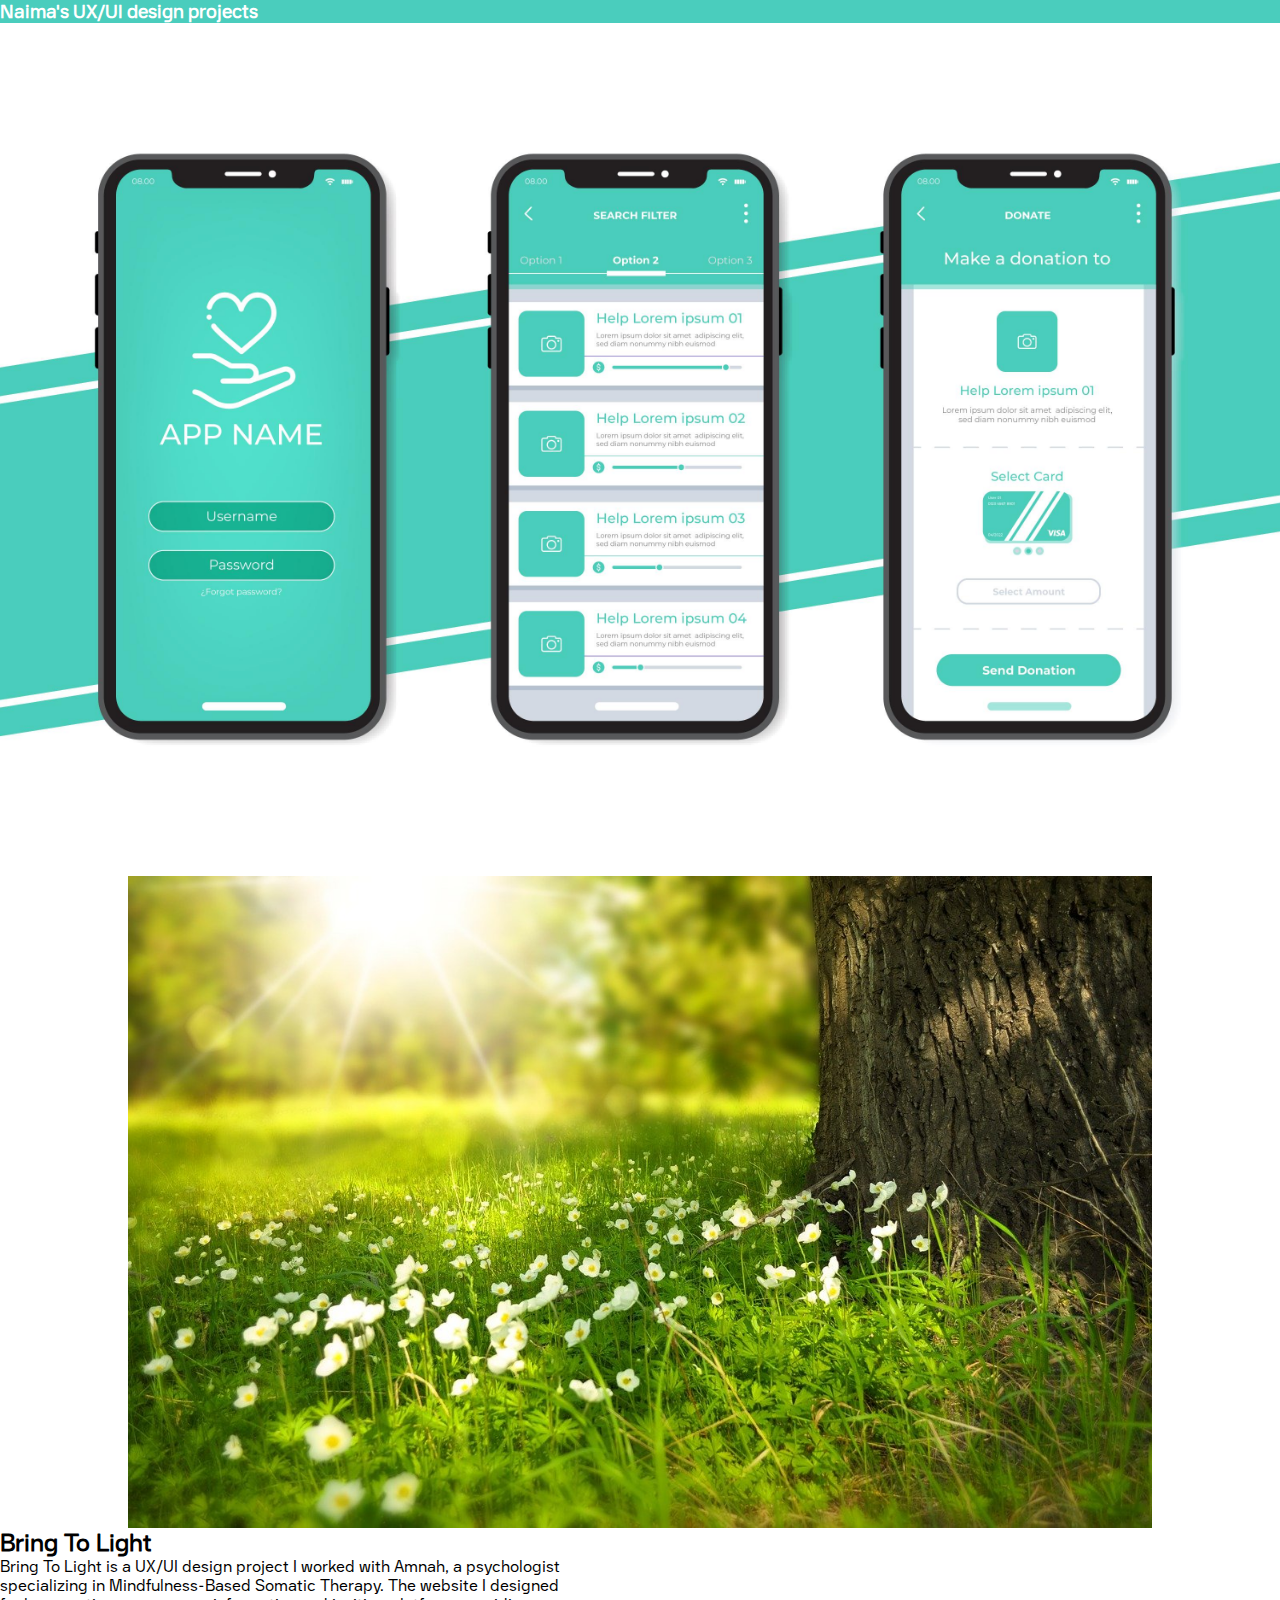
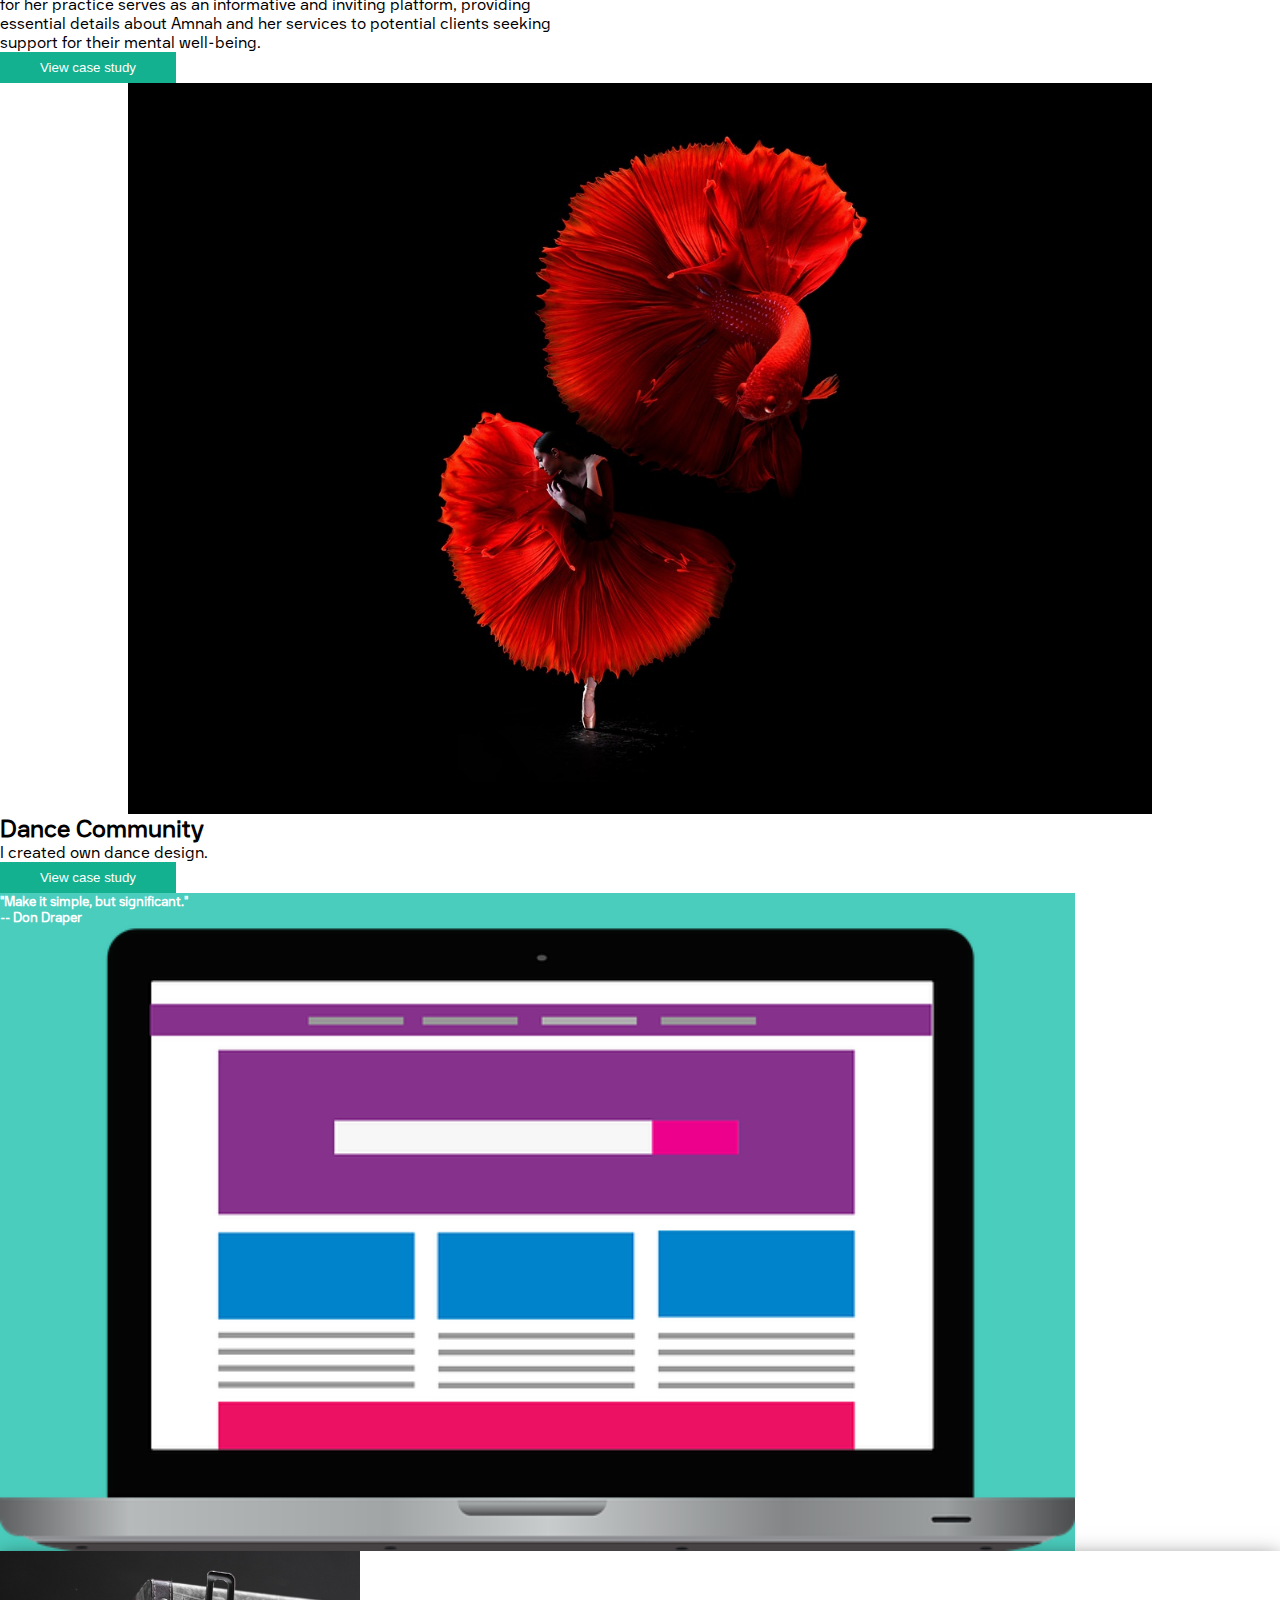
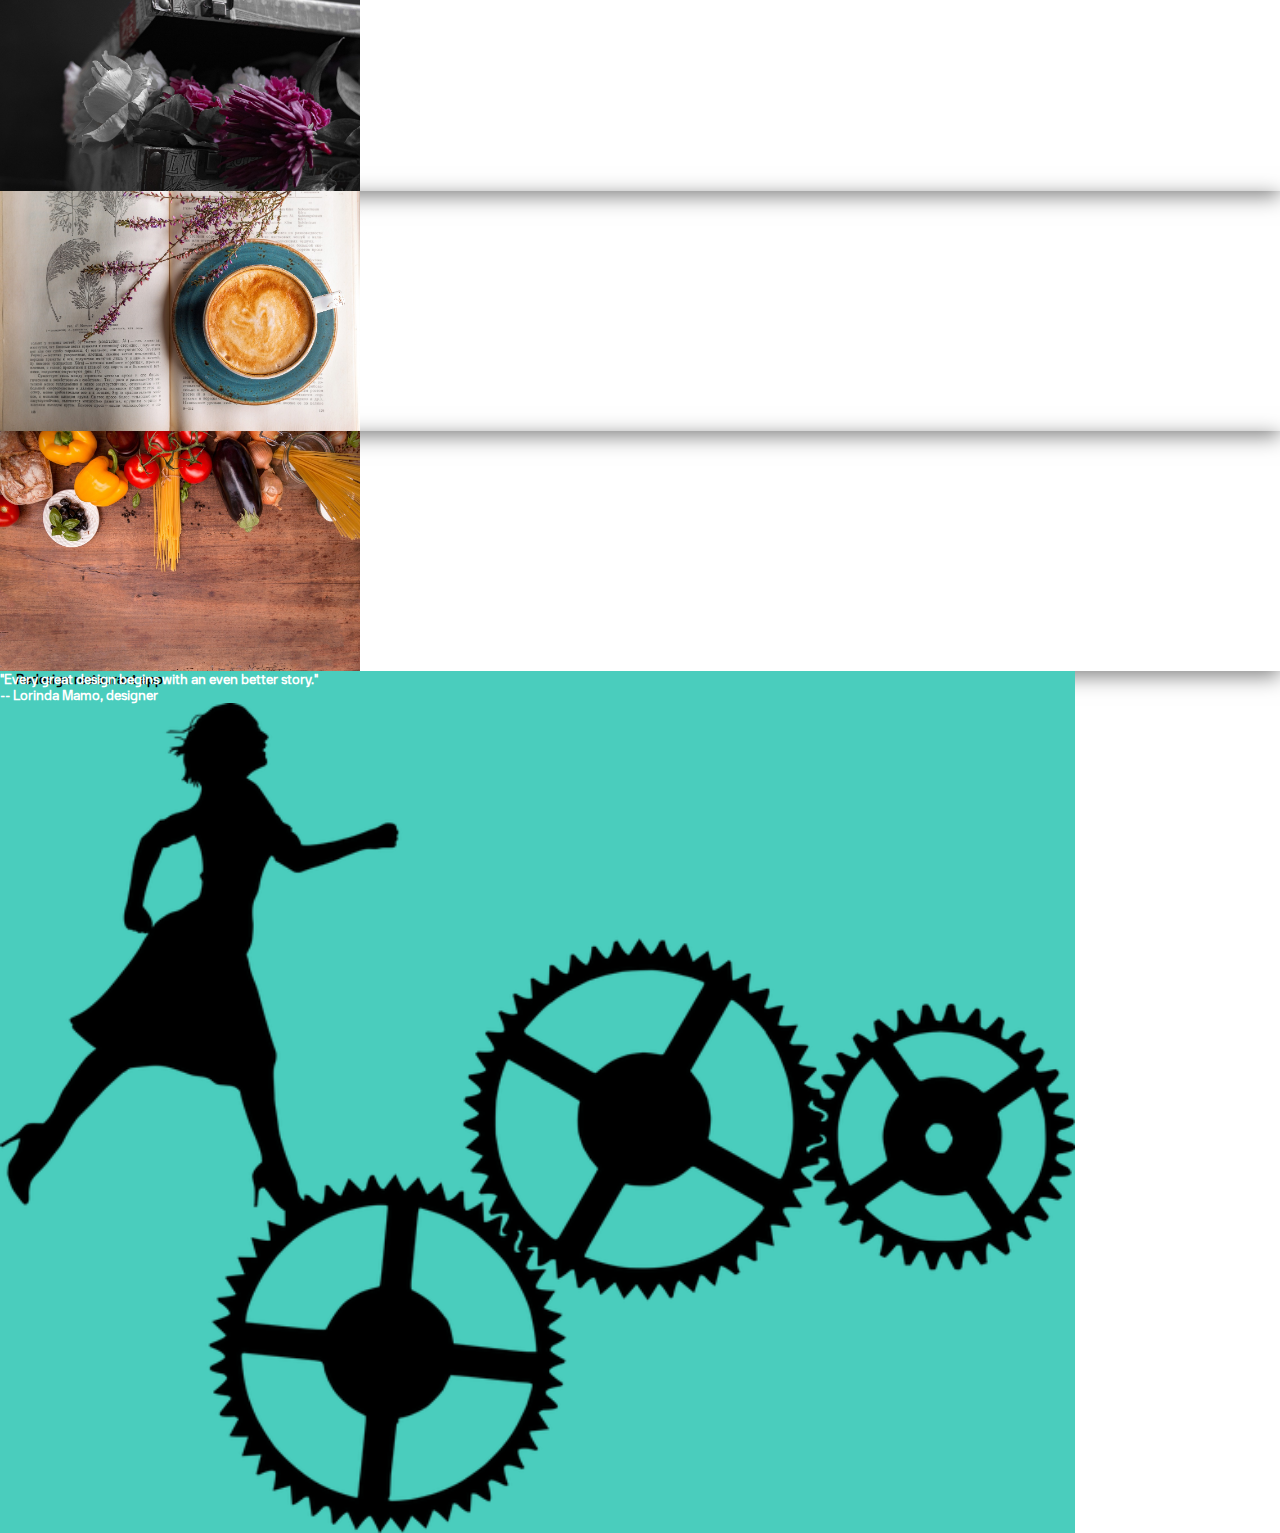
==== commit 51ecff4b: "Add dance website UX/UI design project" ====
--- a/index.html
+++ b/index.html
@@ -71,13 +71,16 @@
         <div class="col-md-6 image-styles">
           <img
             style="width: 80%"
-            src="./assets/images/dancer.jpg"
+            src="./assets/images/UX-Dance-app/dancer-4516788_1280.jpg"
             alt="dancer"
           />
         </div>
-        <div class="col-md-6 align-self-center mt-2 description">
-          <h2>Redesign of dance website</h2>
-          <p>Coming soon!</p>
+        <div class="col-md-6 mt-5 mb-4 description">
+          <h2>Dance Community</h2>
+          <p>I created own dance design.</p>
+          <button type="button" class="btn btn-primary btn-brown active">
+            <a href="danceApp.html" target="_blank">View case study</a>
+          </button>
         </div>
       </div>
     </div>
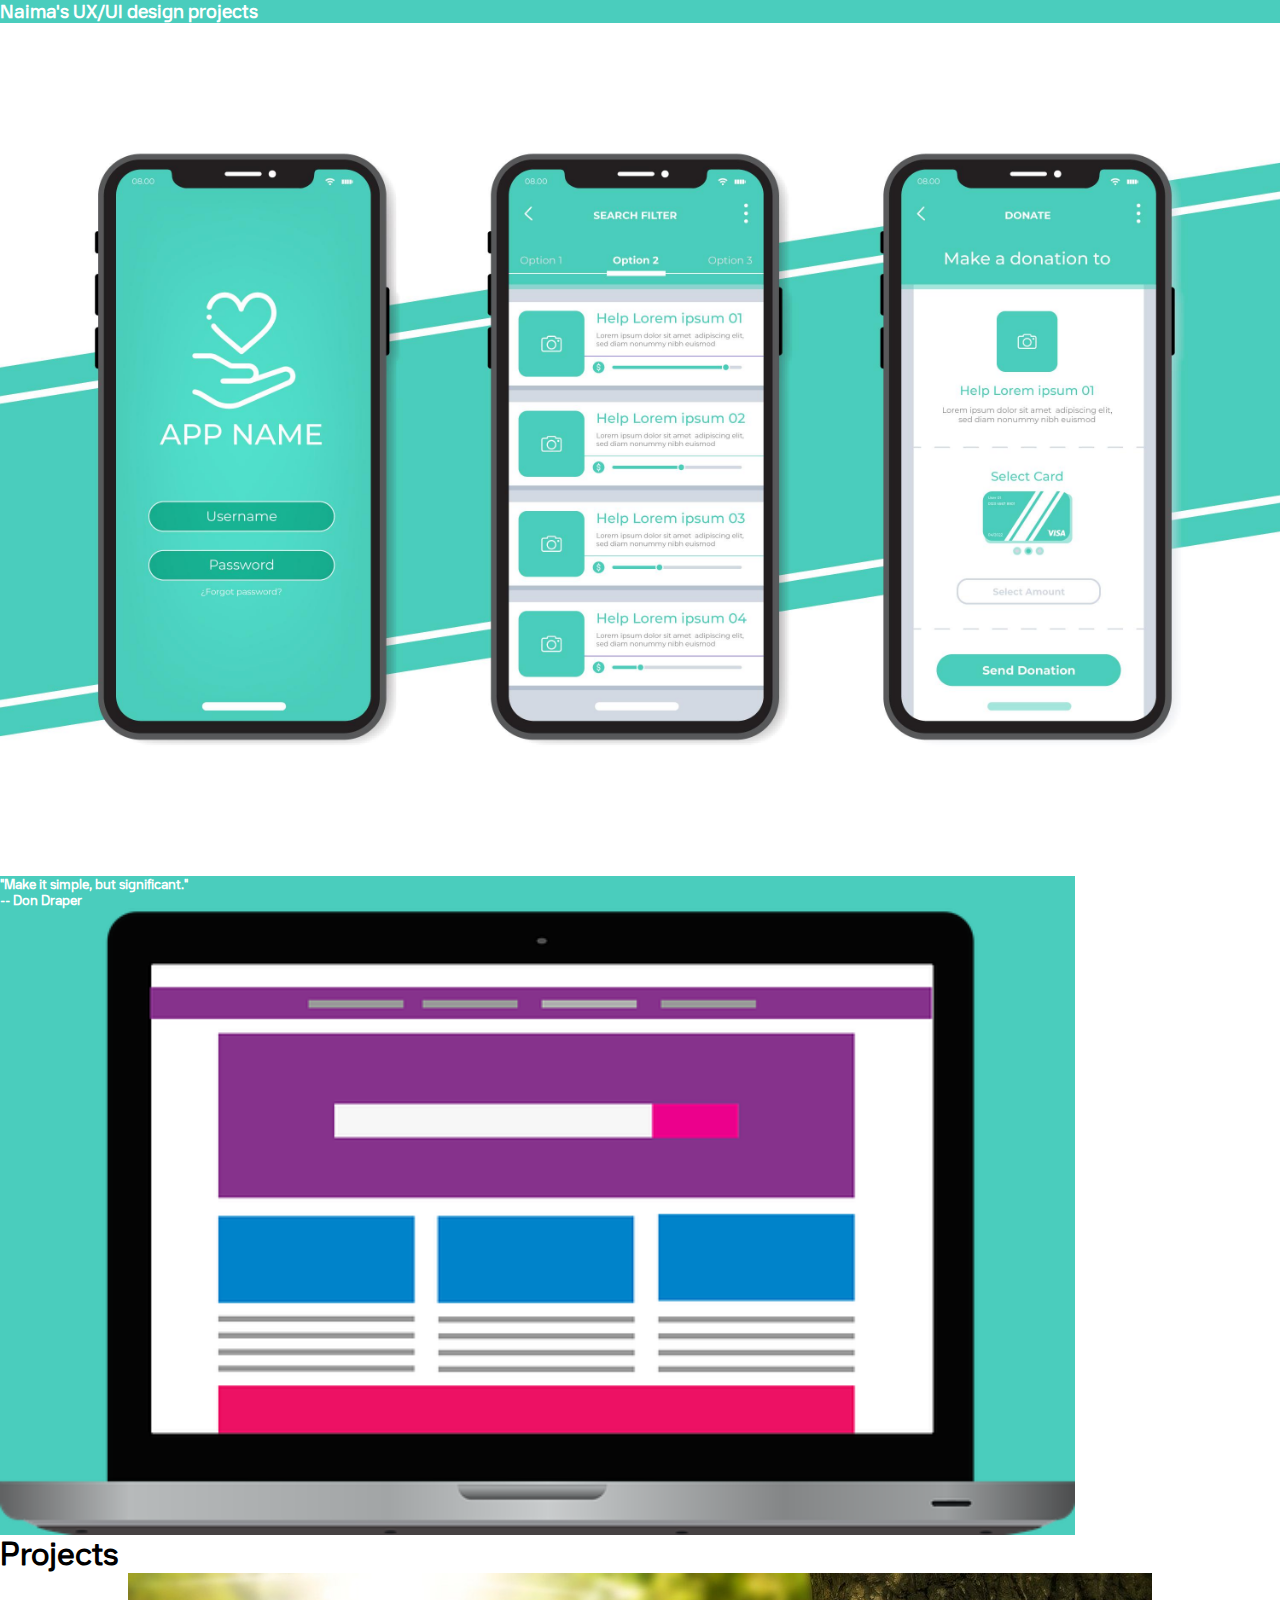
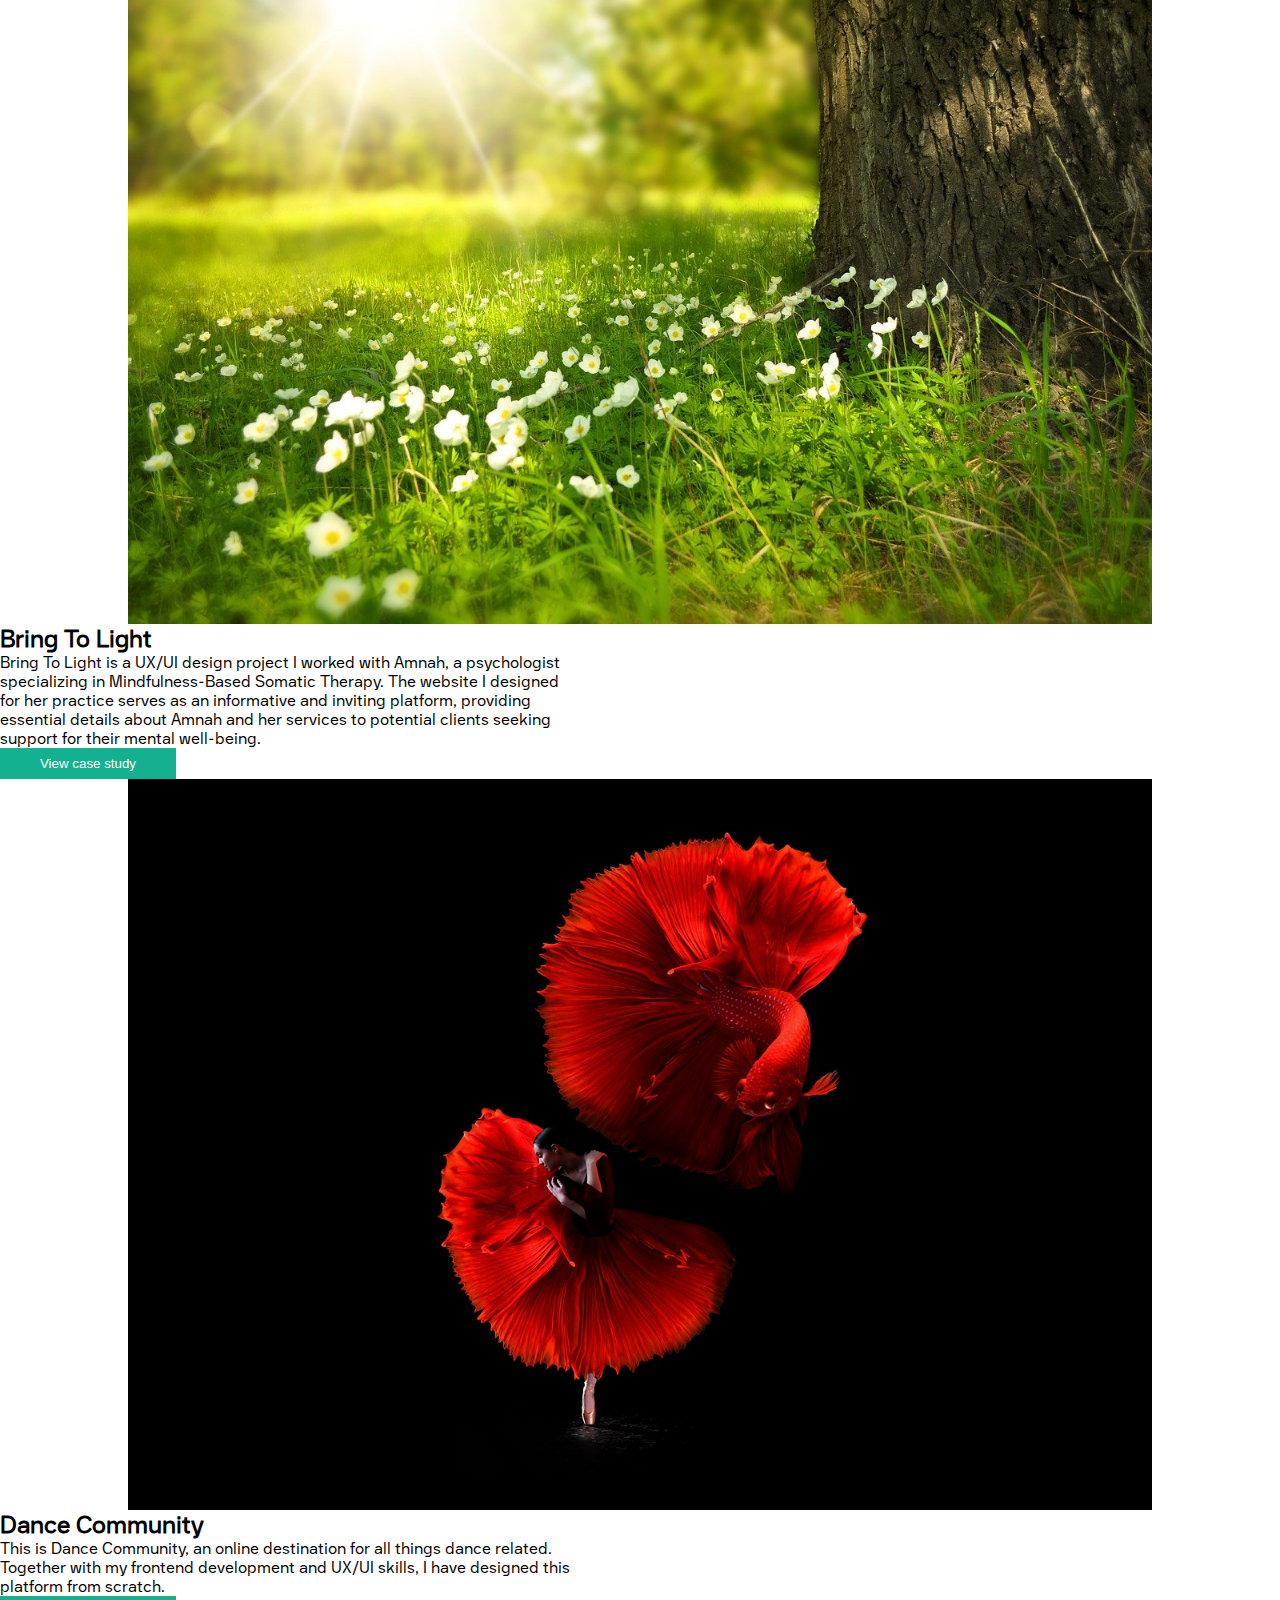
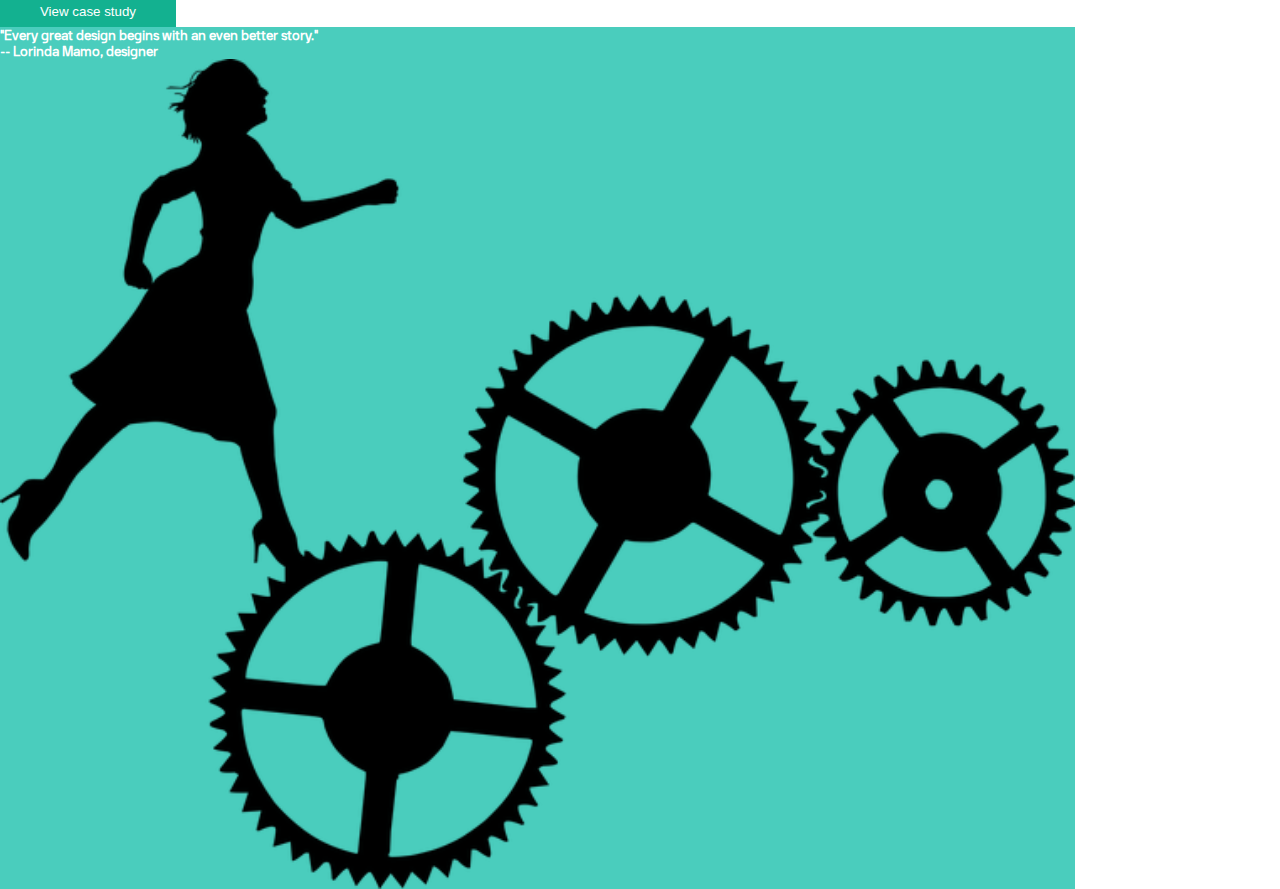
==== commit 0ded0710: "Add more details to dance-website" ====
--- a/index.html
+++ b/index.html
@@ -41,8 +41,27 @@
       </div>
     </div>
 
+    <!--Divider-->
+    <div class="container p-3 mb-5 align-items-center divider mt-5">
+      <div class="row justify-content-center">
+        <div class="col-md-6 d-flex">
+          <h5 class="align-self-center">
+            "Make it simple, but significant." <br />-- Don Draper
+          </h5>
+        </div>
+        <div class="col-md-4">
+          <img
+            style="width: 100%"
+            src="./assets/images/mobile-device.png"
+            alt="Mobile design"
+          />
+        </div>
+      </div>
+    </div>
+
     <!-- Launch info section -->
     <div class="container launch">
+      <h1 class="d-flex justify-content-center" style="width: 21%">Projects</h1>
       <div class="row my-5">
         <div class="col-md-6 image-styles">
           <img
@@ -77,7 +96,11 @@
         </div>
         <div class="col-md-6 mt-5 mb-4 description">
           <h2>Dance Community</h2>
-          <p>I created own dance design.</p>
+          <p>
+            This is Dance Community, an online destination for all things dance
+            related. Together with my frontend development and UX/UI skills, I
+            have designed this platform from scratch.
+          </p>
           <button type="button" class="btn btn-primary btn-brown active">
             <a href="danceApp.html" target="_blank">View case study</a>
           </button>
@@ -85,25 +108,7 @@
       </div>
     </div>
 
-    <!--Divider-->
-    <div class="container p-3 mb-5 align-items-center divider">
-      <div class="row justify-content-center">
-        <div class="col-md-6 d-flex">
-          <h5 class="align-self-center">
-            "Make it simple, but significant." <br />-- Don Draper
-          </h5>
-        </div>
-        <div class="col-md-4">
-          <img
-            style="width: 100%"
-            src="./assets/images/mobile-device.png"
-            alt="Mobile design"
-          />
-        </div>
-      </div>
-    </div>
-
-    <!--Card Section-->
+    <!-- Card Section
     <div class="container">
       <div class="row p-5">
         <div class="col-md-4">
@@ -146,7 +151,7 @@
           </div>
         </div>
       </div>
-    </div>
+    </div> -->
 
     <!--YouTube video-->
     <!-- <div
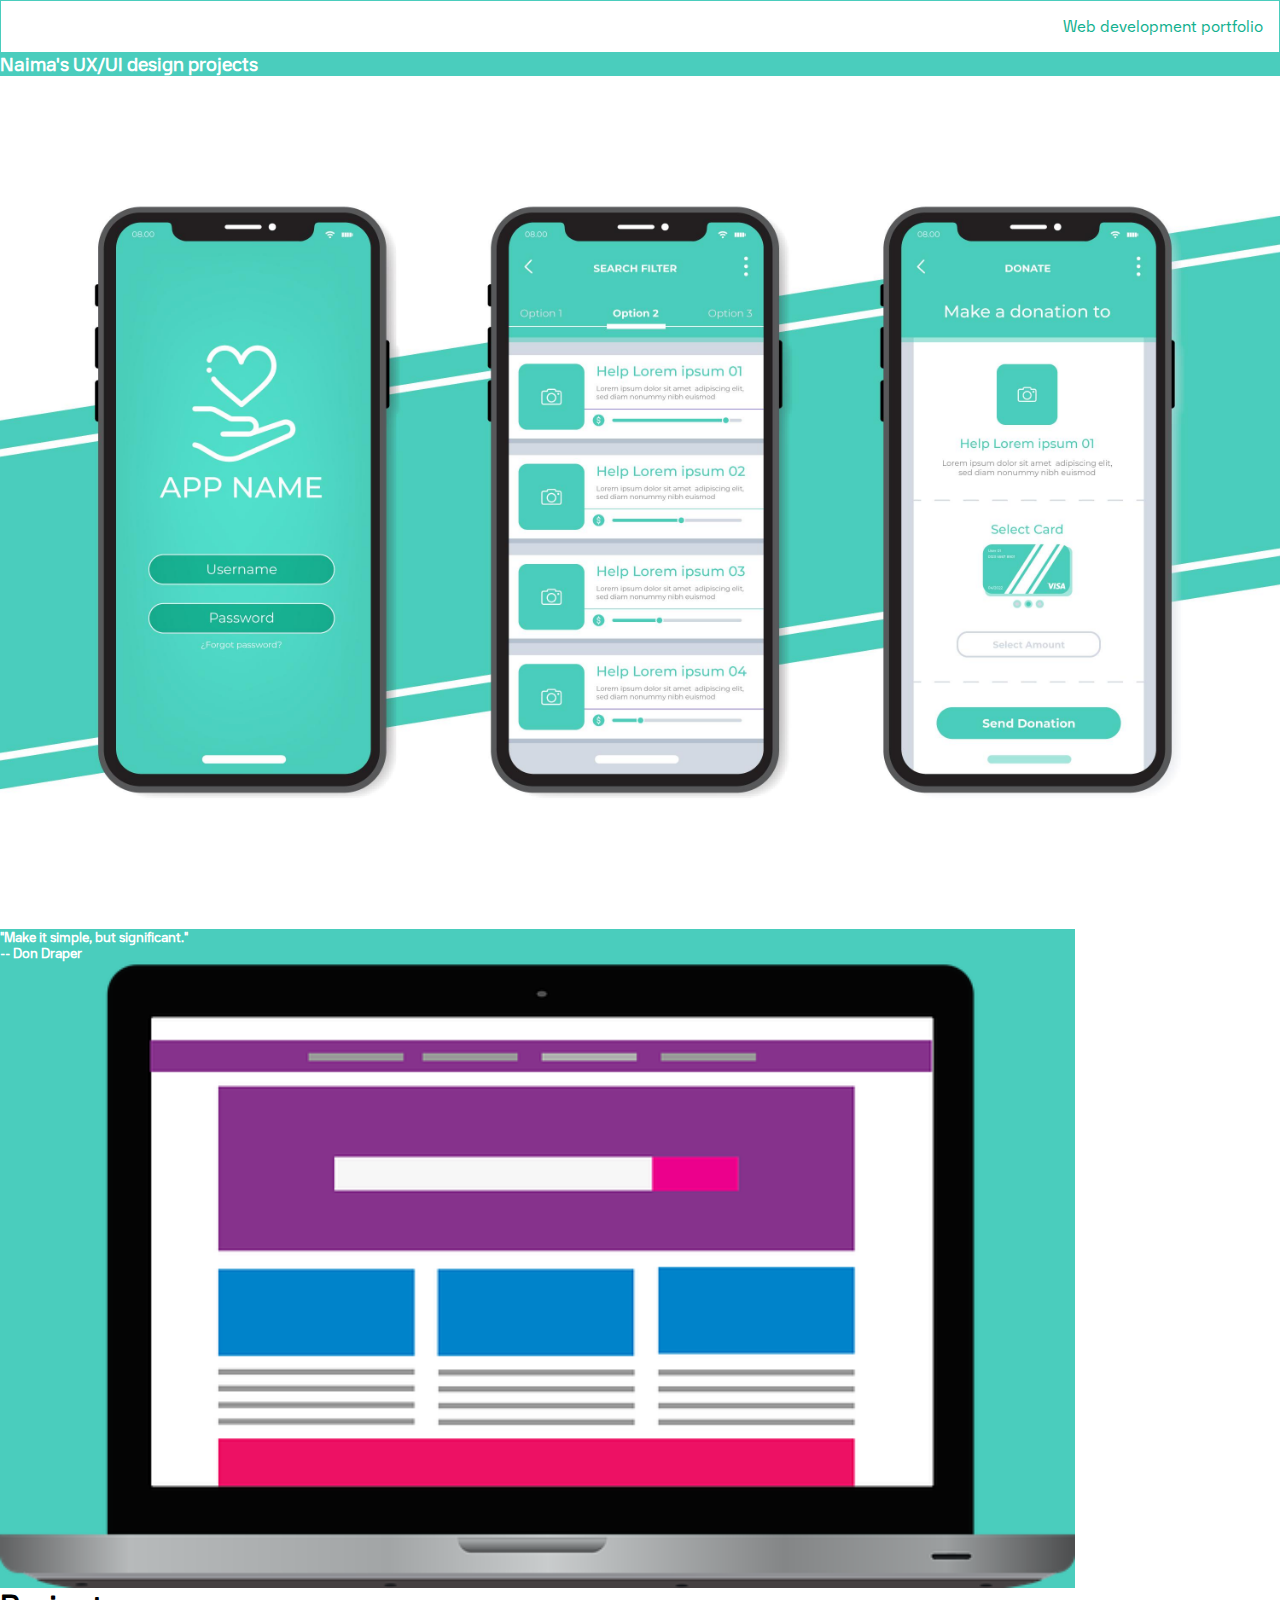
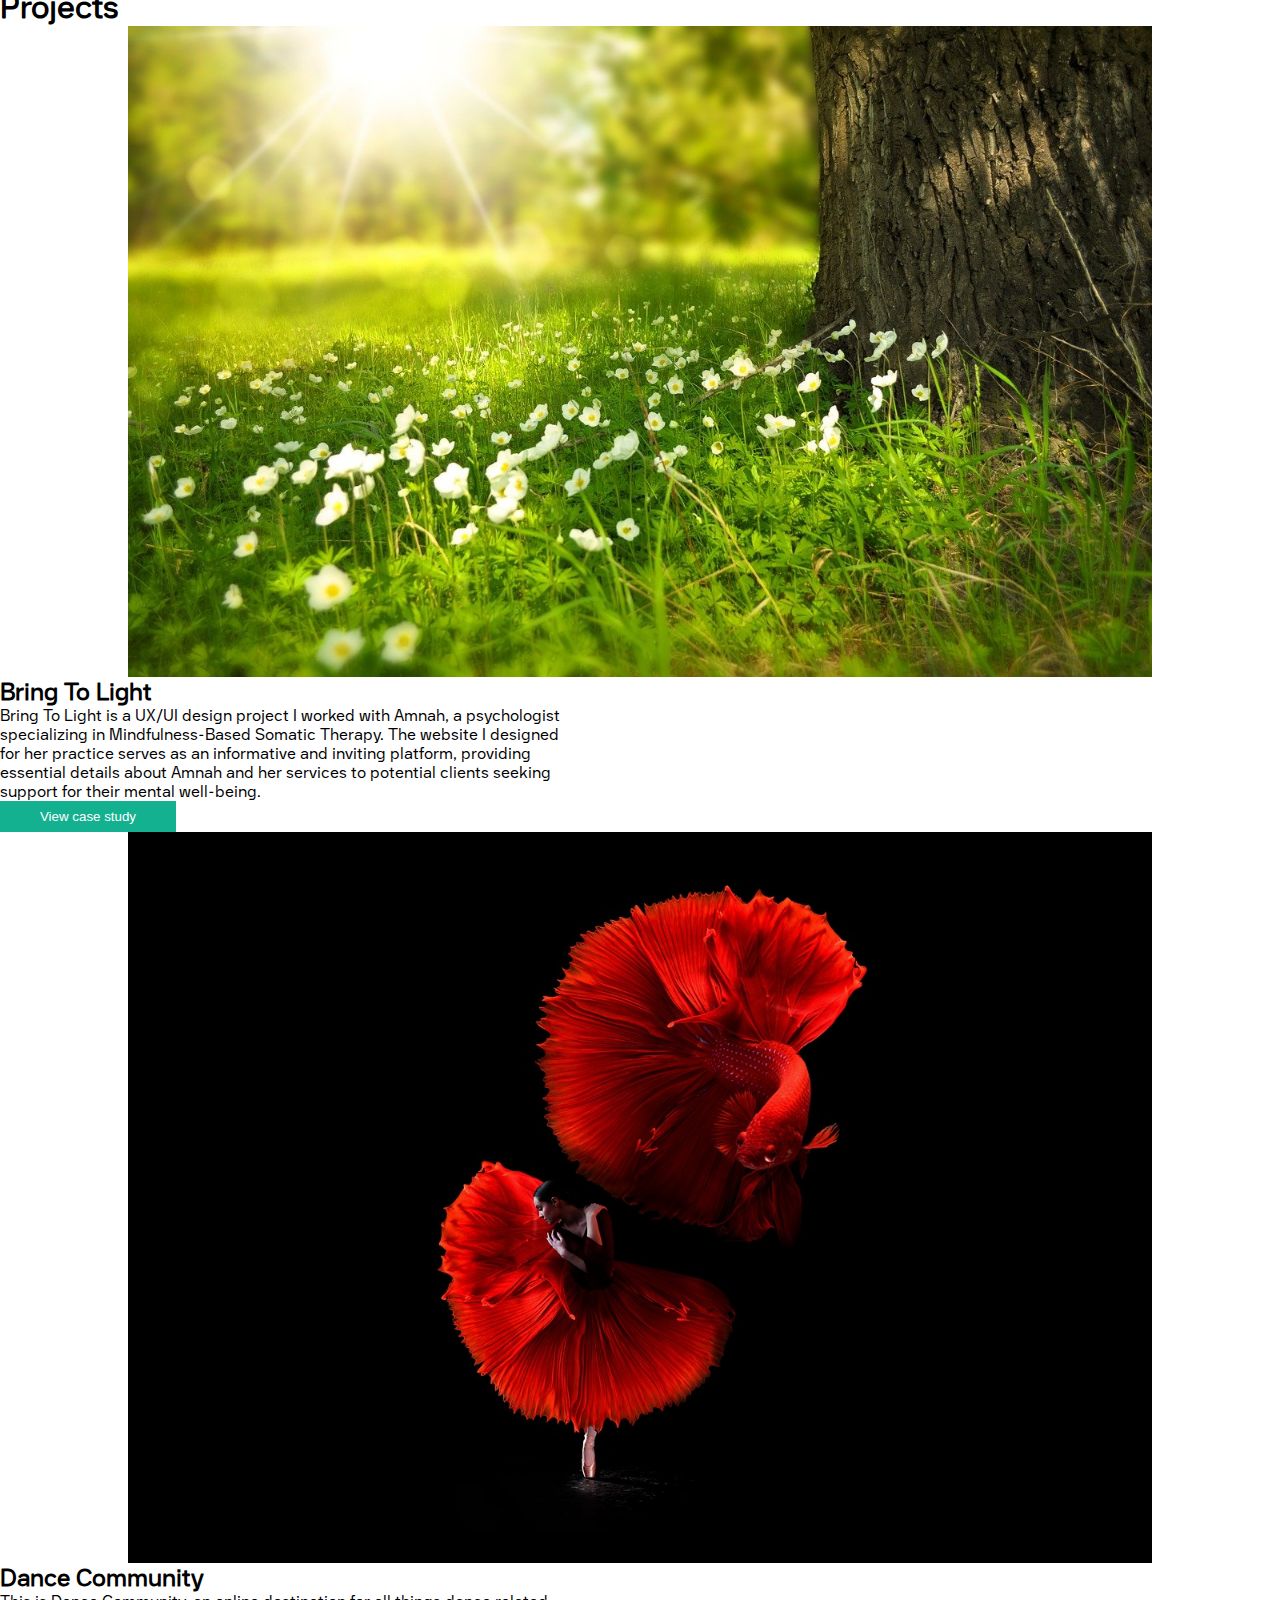
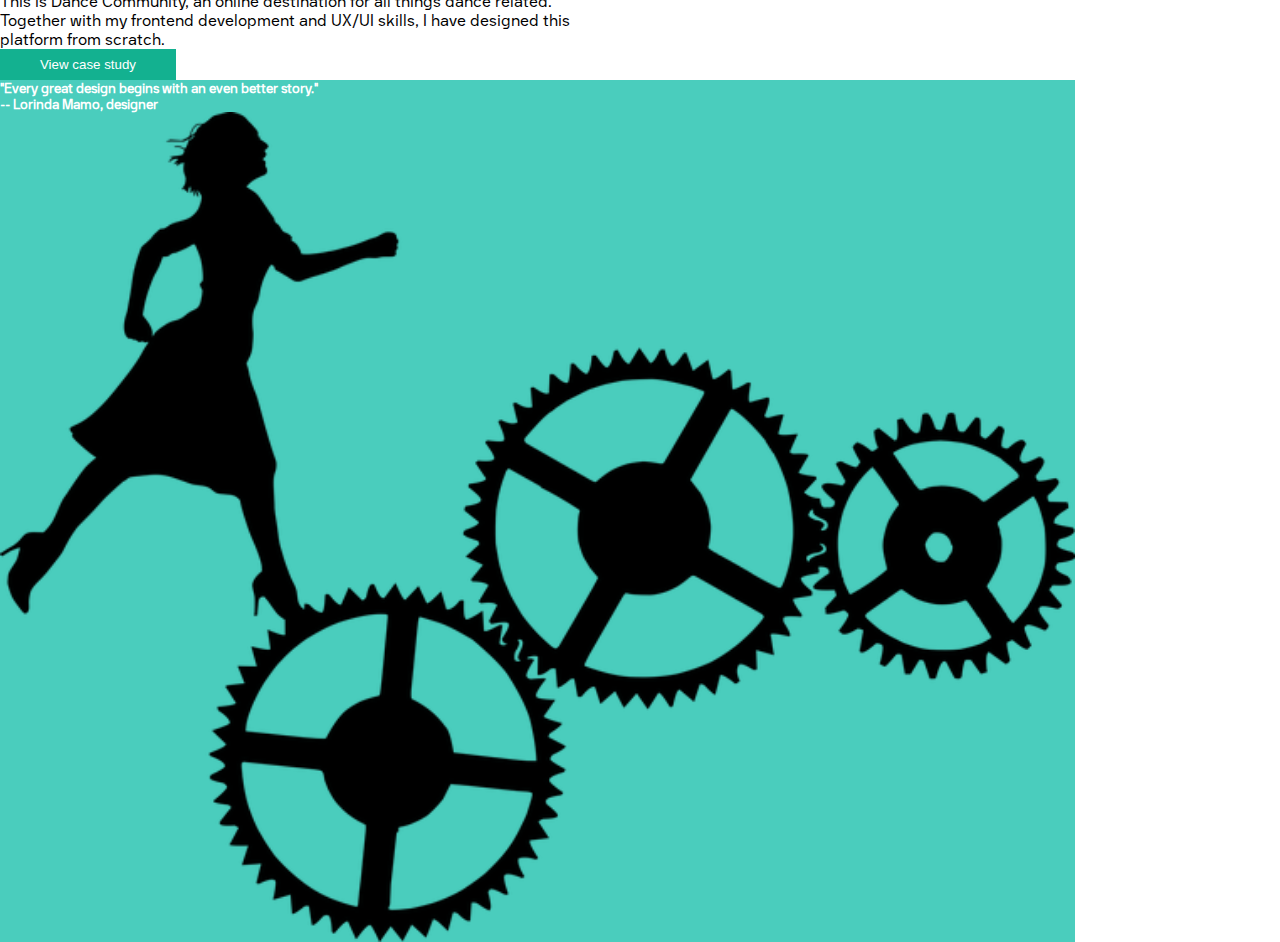
==== commit 379f2f74: "Add link to web development portfolio" ====
--- a/index.html
+++ b/index.html
@@ -16,6 +16,11 @@
   </head>
   <body>
     <!-- Banner -->
+    <header>
+      <a href="https://naima-s-portfolio.web.app/" class="header-link"
+        >Web development portfolio</a
+      >
+    </header>
     <div class="banner">
       <div class="row g-0 m-0 d-flex banner-position">
         <div class="col-md-1 separator-left"></div>
--- a/style.css
+++ b/style.css
@@ -12,6 +12,18 @@
 
 body {
   font-family: "DustinSans-Regular", sans-serif;
+}
+
+/* Header */
+
+.header-link {
+  text-decoration: none;
+  display: flex;
+  justify-content: end;
+  padding: 1rem;
+  border: 1px solid #4acdbd;
+  color: #13b190;
+  box-shadow: rgba(0, 0, 0, 0.35) 0px 5px 15px;
 }
 
 /* Banner */
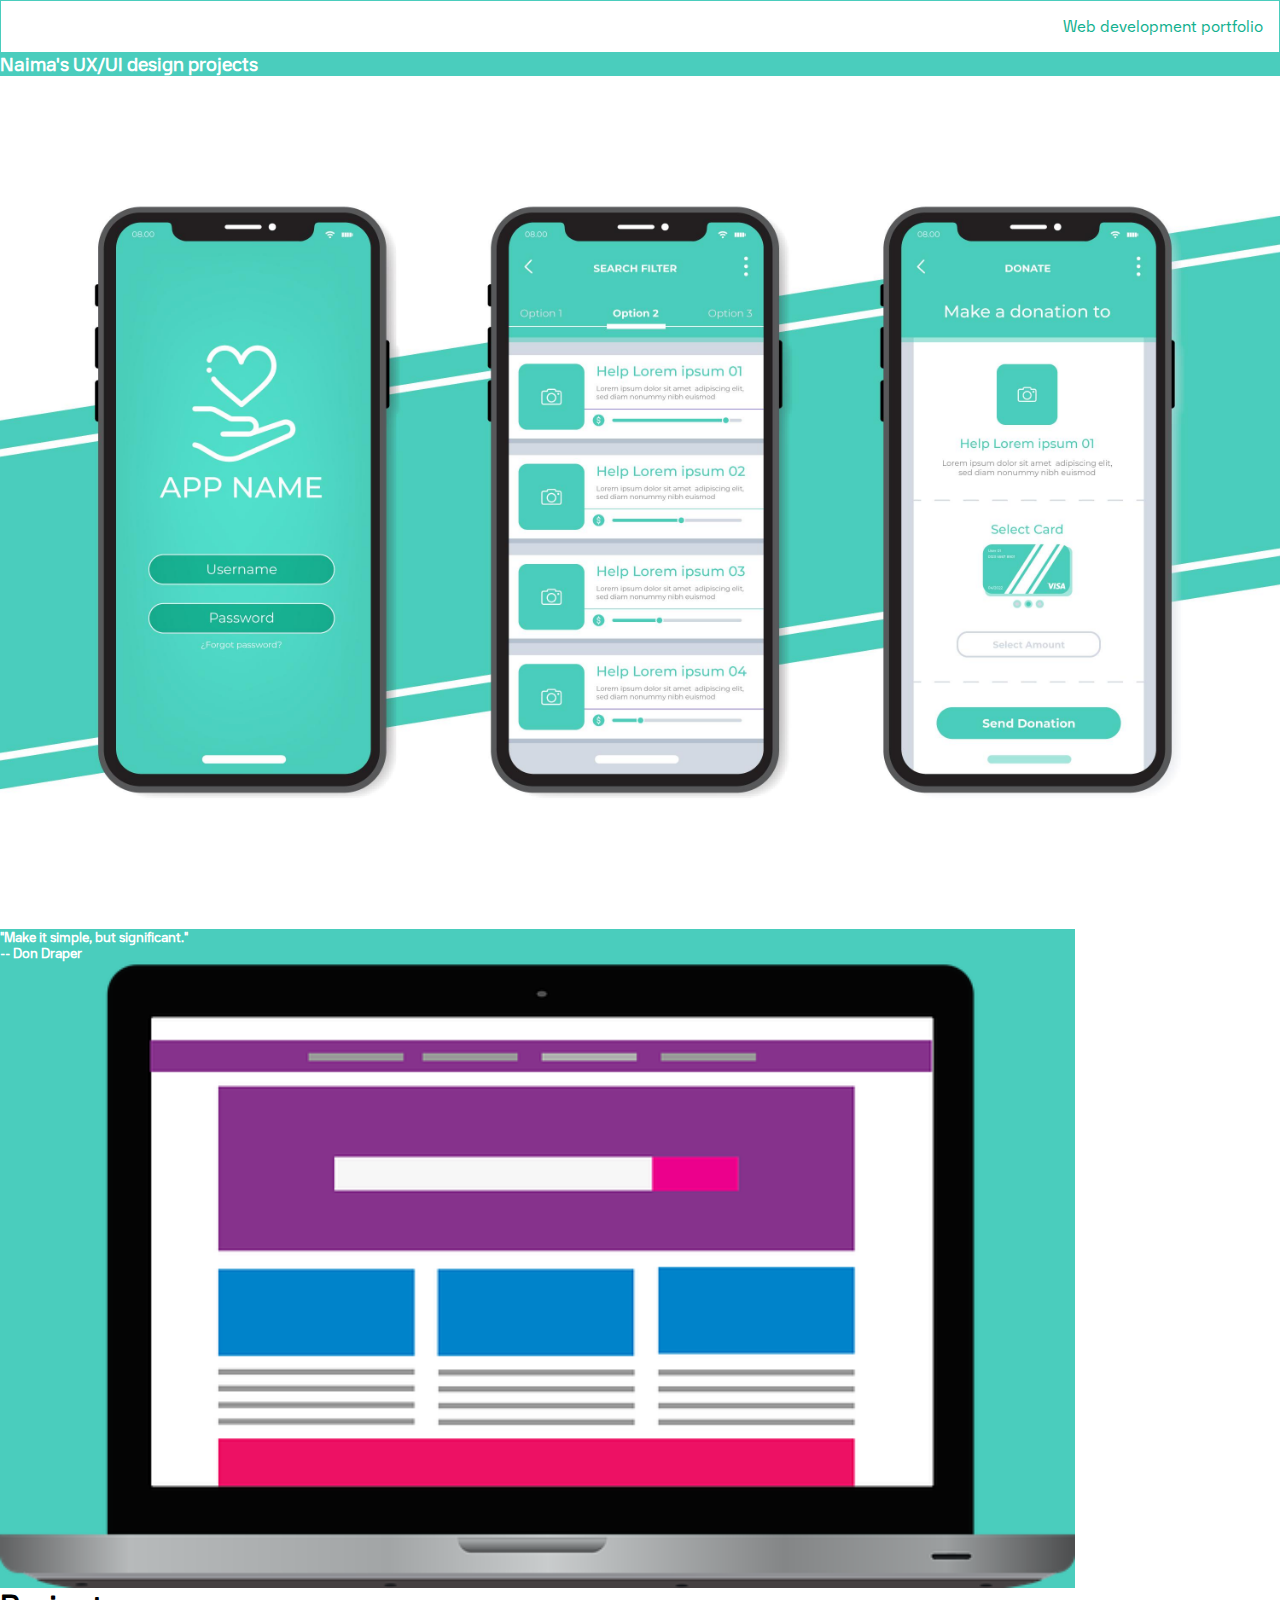
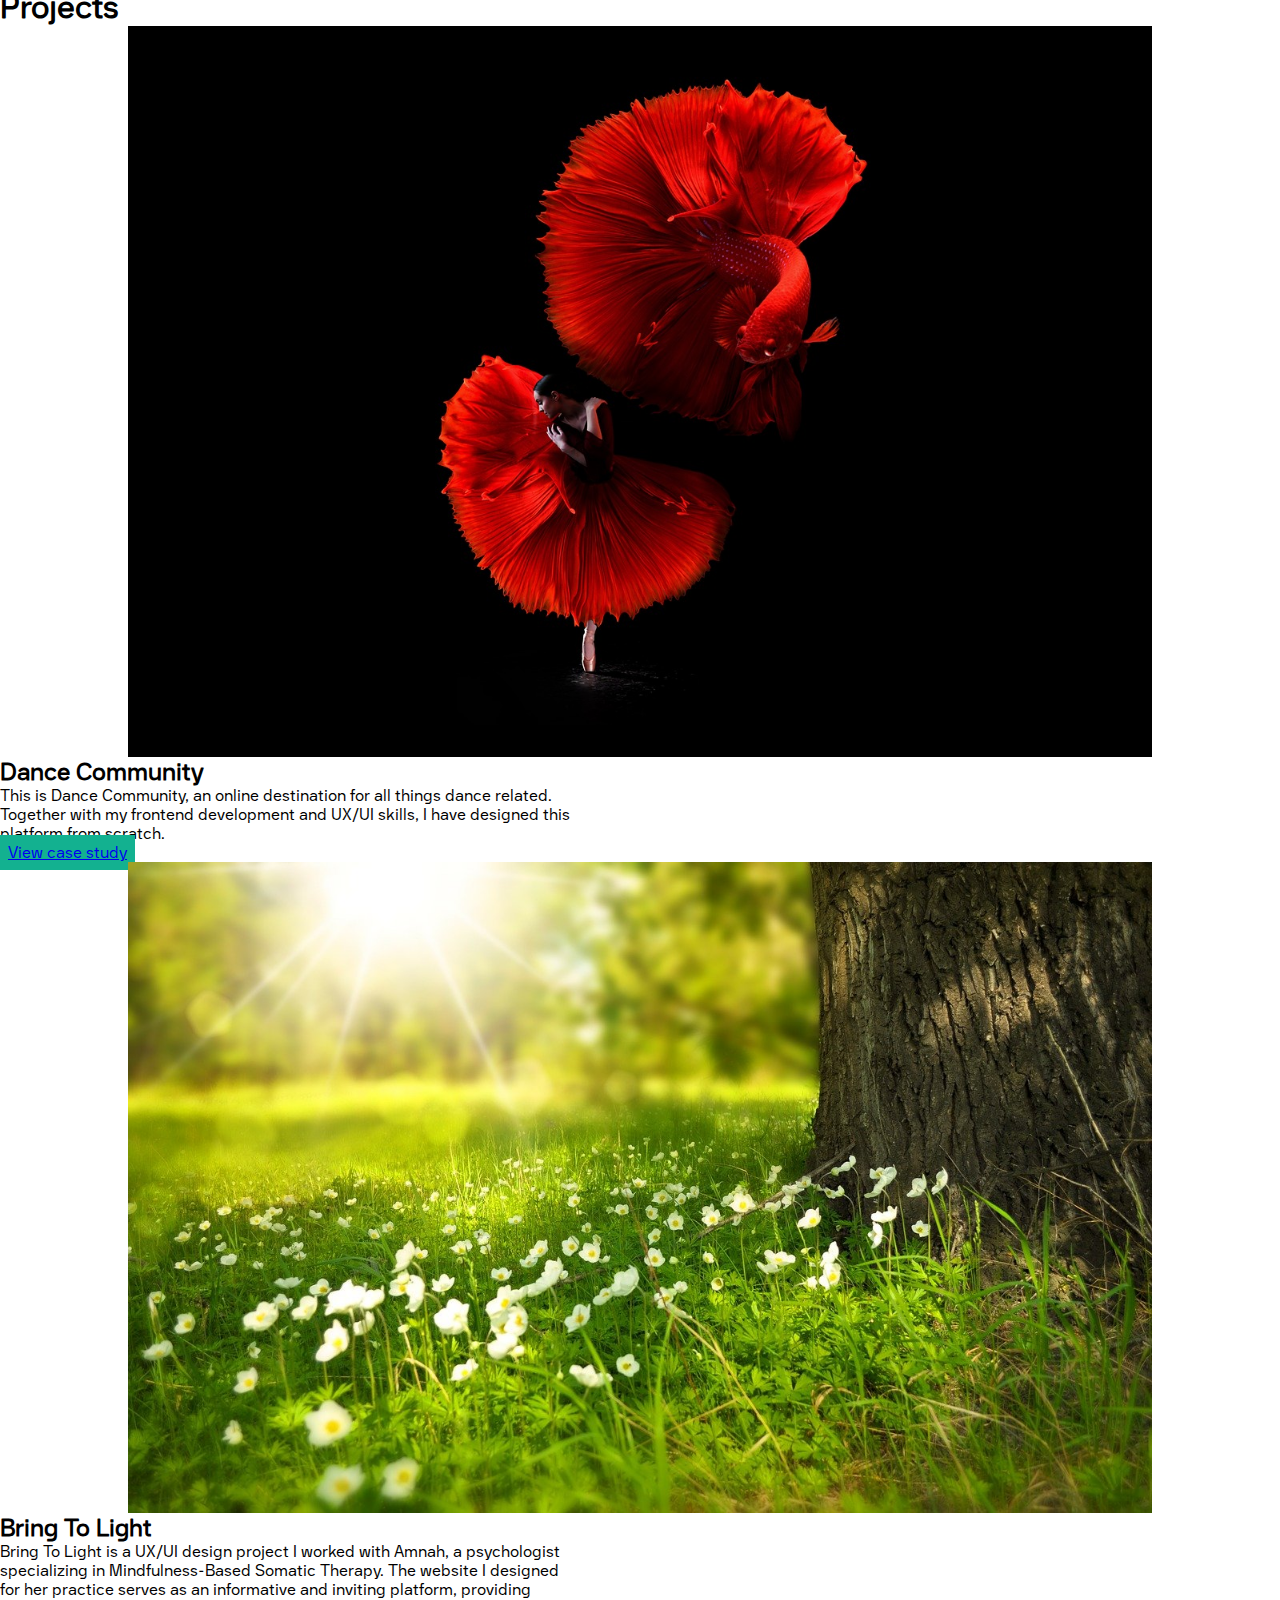
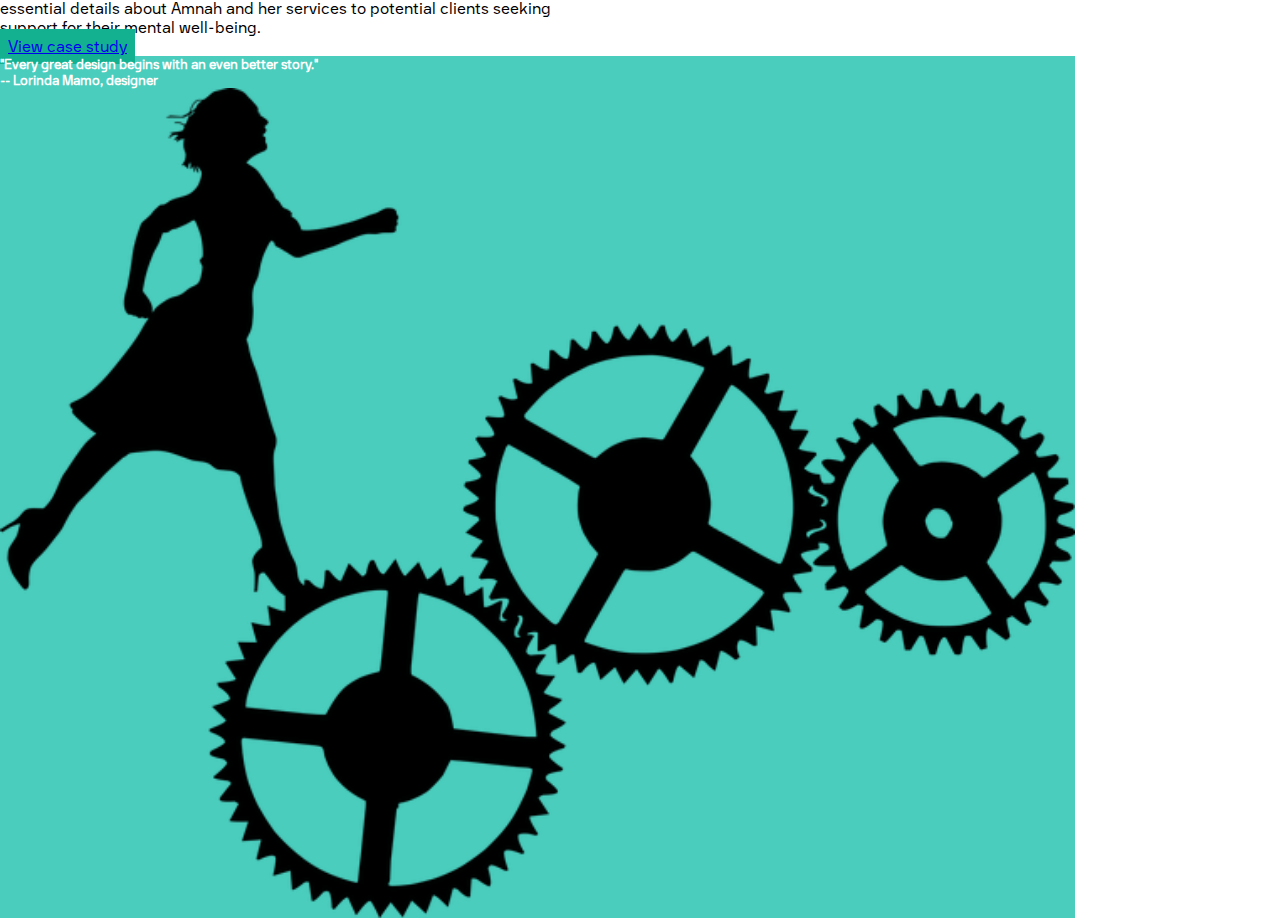
==== commit f5ca611e: "Change button to a attribute and project position" ====
--- a/index.html
+++ b/index.html
@@ -71,6 +71,25 @@
         <div class="col-md-6 image-styles">
           <img
             style="width: 80%"
+            src="./assets/images/UX-Dance-app/dancer-4516788_1280.jpg"
+            alt="dancer"
+          />
+        </div>
+        <div class="col-md-6 mt-5 mb-4 description">
+          <h2>Dance Community</h2>
+          <p>
+            This is Dance Community, an online destination for all things dance
+            related. Together with my frontend development and UX/UI skills, I
+            have designed this platform from scratch.
+          </p>      
+            <a href="danceApp.html" target="_blank" class="btn btn-primary btn-brown active">View case study</a>
+        </div>
+      </div>
+      
+      <div class="row my-5">
+        <div class="col-md-6 image-styles">
+          <img
+            style="width: 80%"
             src="./assets/images/tree.jpg"
             alt="Tree and flowers"
           />
@@ -85,32 +104,11 @@
             services to potential clients seeking support for their mental
             well-being.
           </p>
-          <button type="button" class="btn btn-primary btn-brown active">
-            <a href="bringToLight.html" target="_blank">View case study</a>
-          </button>
+            <a href="bringToLight.html" target="_blank" class="btn btn-primary btn-brown active">View case study</a>
         </div>
       </div>
 
-      <div class="row my-5">
-        <div class="col-md-6 image-styles">
-          <img
-            style="width: 80%"
-            src="./assets/images/UX-Dance-app/dancer-4516788_1280.jpg"
-            alt="dancer"
-          />
-        </div>
-        <div class="col-md-6 mt-5 mb-4 description">
-          <h2>Dance Community</h2>
-          <p>
-            This is Dance Community, an online destination for all things dance
-            related. Together with my frontend development and UX/UI skills, I
-            have designed this platform from scratch.
-          </p>
-          <button type="button" class="btn btn-primary btn-brown active">
-            <a href="danceApp.html" target="_blank">View case study</a>
-          </button>
-        </div>
-      </div>
+  
     </div>
 
     <!-- Card Section
